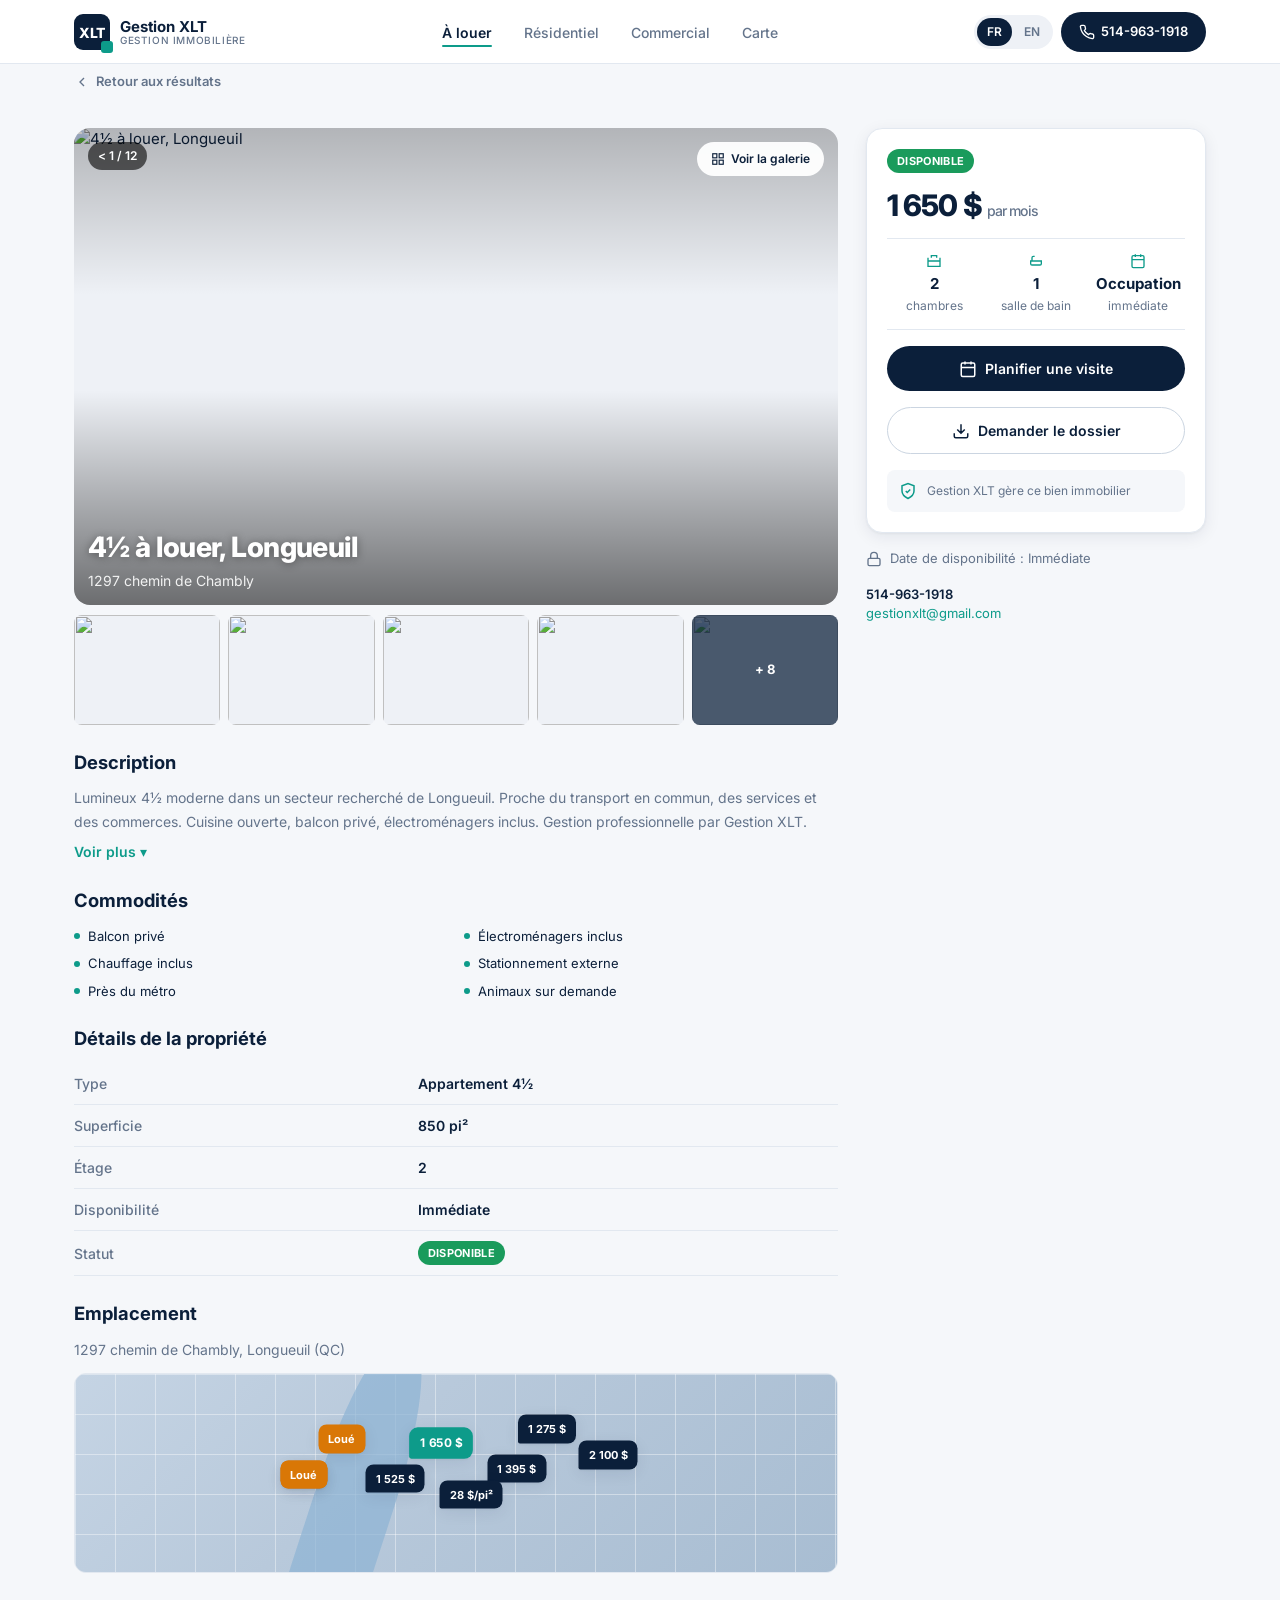
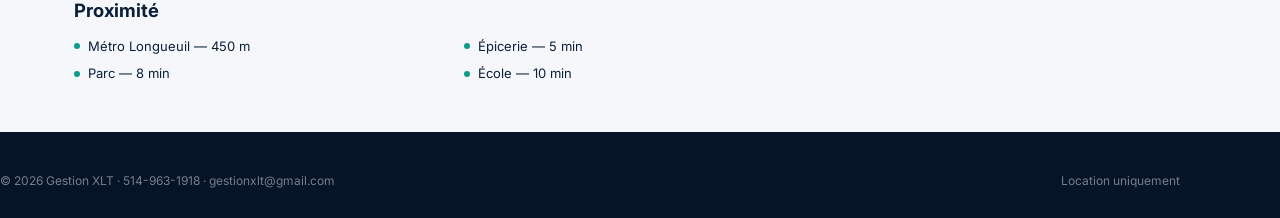
==== detail.html @ c72d9c29 "Replace outdated demo with approved Centris-style Gestion XLT preview Home, listings, detail, and ma" ====
<!DOCTYPE html>
<html lang="fr">
<head>
  <meta charset="UTF-8" />
  <meta name="viewport" content="width=device-width, initial-scale=1" />
  <title>4½ à louer, Longueuil — Gestion XLT</title>
  <link rel="preconnect" href="https://fonts.googleapis.com" />
  <link rel="preconnect" href="https://fonts.gstatic.com" crossorigin />
  <link href="https://fonts.googleapis.com/css2?family=Inter:wght@400;500;600;700;800&display=swap" rel="stylesheet" />
  <link rel="stylesheet" href="styles.css" />
</head>
<body class="has-bottom-nav">

<header class="site-header">
    <div class="container header-inner">
      <a href="index.html" class="logo" aria-label="Gestion XLT">
        <div class="logo-mark"><span>XLT</span></div>
        <div class="logo-text"><strong>Gestion XLT</strong><small data-fr>Gestion immobilière</small><small data-en>Property management</small></div>
      </a>
      <nav class="nav-desktop" aria-label="Principal">
        <a href="listings.html" class="active" data-fr>À louer</a><a href="listings.html" class="active" data-en>For rent</a>
        <a href="listings.html?type=residential" data-fr>Résidentiel</a><a href="listings.html?type=residential" data-en>Residential</a>
        <a href="listings.html?type=commercial" data-fr>Commercial</a><a href="listings.html?type=commercial" data-en>Commercial</a>
        <a href="map.html" data-fr>Carte</a><a href="map.html" data-en>Map</a>
      </nav>
      <div class="header-actions">
        <div class="lang-toggle" role="group" aria-label="Language">
          <button type="button" class="active" data-lang="fr">FR</button>
          <button type="button" data-lang="en">EN</button>
        </div>
        <a href="tel:5149631918" class="btn-cta" style="gap:6px;">
          <svg viewBox="0 0 24 24" fill="none" stroke="currentColor" stroke-width="2"><path d="M22 16.9v3a2 2 0 0 1-2.2 2 19.8 19.8 0 0 1-8.6-3.1 19.5 19.5 0 0 1-6-6 19.8 19.8 0 0 1-3.1-8.7A2 2 0 0 1 4.1 2h3a2 2 0 0 1 2 1.7c.1.9.3 1.8.6 2.6a2 2 0 0 1-.5 2.1L8.1 9.9a16 16 0 0 0 6 6l1.5-1.1a2 2 0 0 1 2.1-.4c.8.3 1.7.5 2.6.6a2 2 0 0 1 1.7 2z"/></svg>
          514-963-1918
        </a>
        <button type="button" class="menu-btn" id="menuBtn" aria-label="Menu">
          <svg viewBox="0 0 24 24" fill="none" stroke="currentColor" stroke-width="2"><path d="M4 6h16M4 12h16M4 18h16"/></svg>
        </button>
      </div>
    </div>
  </header>
  <nav class="mobile-nav" id="mobileNav">
    <a href="listings.html" data-fr>Retour aux résultats</a><a href="listings.html" data-en>Back to results</a>
    <a href="map.html" data-fr>Carte</a><a href="map.html" data-en>Map</a>
    <a href="tel:5149631918">514-963-1918</a>
  </nav>

  <main class="container">
    <a href="listings.html" class="back-link">
      <svg viewBox="0 0 24 24" fill="none" stroke="currentColor" stroke-width="2"><path d="M15 18l-6-6 6-6"/></svg>
      <span data-fr>Retour aux résultats</span><span data-en>Back to results</span>
    </a>

    <div class="detail-layout">
      <div>
        <div class="gallery-main">
          <img src="https://images.unsplash.com/photo-1502672260266-1c1ef2d93688?auto=format&fit=crop&w=1400&q=80" alt="Salon 4½ Longueuil" id="mainPhoto" />
          <div class="gallery-overlay">
            <div class="gallery-top">
              <span class="gallery-count">&lt; 1 / 12</span>
              <button type="button" class="gallery-btn">
                <svg viewBox="0 0 24 24" fill="none" stroke="currentColor" stroke-width="2"><rect x="3" y="3" width="7" height="7"/><rect x="14" y="3" width="7" height="7"/><rect x="3" y="14" width="7" height="7"/><rect x="14" y="14" width="7" height="7"/></svg>
                <span data-fr>Voir la galerie</span><span data-en>View gallery</span>
              </button>
            </div>
            <div class="gallery-title">
              <h1 data-fr>4½ à louer, Longueuil</h1>
              <h1 data-en>4½ for rent, Longueuil</h1>
              <p>1297 chemin de Chambly</p>
            </div>
          </div>
        </div>
        <div class="thumbs">
          <button type="button" data-src="https://images.unsplash.com/photo-1502672260266-1c1ef2d93688?auto=format&fit=crop&w=1400&q=80"><img src="https://images.unsplash.com/photo-1502672260266-1c1ef2d93688?auto=format&fit=crop&w=300&q=70" alt="" /></button>
          <button type="button" data-src="https://images.unsplash.com/photo-1556912173-46c336c7fd55?auto=format&fit=crop&w=1400&q=80"><img src="https://images.unsplash.com/photo-1556912173-46c336c7fd55?auto=format&fit=crop&w=300&q=70" alt="" /></button>
          <button type="button" data-src="https://images.unsplash.com/photo-1616594039964-ae9021a400a0?auto=format&fit=crop&w=1400&q=80"><img src="https://images.unsplash.com/photo-1616594039964-ae9021a400a0?auto=format&fit=crop&w=300&q=70" alt="" /></button>
          <button type="button" data-src="https://images.unsplash.com/photo-1484154218962-a197022b5858?auto=format&fit=crop&w=1400&q=80"><img src="https://images.unsplash.com/photo-1484154218962-a197022b5858?auto=format&fit=crop&w=300&q=70" alt="" /></button>
          <a href="#" class="more-thumbs">
            <img src="https://images.unsplash.com/photo-1552321554-5fefe8c9ef14?auto=format&fit=crop&w=300&q=70" alt="" />
            <span class="more-overlay">+ 7</span>
          </a>
        </div>

        <div class="detail-content">
          <h2 data-fr>Description</h2>
          <h2 data-en>Description</h2>
          <p data-fr>Lumineux 4½ moderne dans un secteur recherché de Longueuil. Proche du transport en commun, des services et des commerces. Cuisine ouverte, balcon privé, électroménagers inclus. Gestion professionnelle par Gestion XLT.</p>
          <p data-en>Bright modern 4½ in a sought-after Longueuil neighbourhood. Close to transit, services and shops. Open kitchen, private balcony, appliances included. Professionally managed by Gestion XLT.</p>
          <a href="#amenities" class="link-more"><span data-fr>Voir plus</span><span data-en>See more</span> ▾</a>

          <h2 id="amenities" data-fr>Commodités</h2>
          <h2 data-en>Amenities</h2>
          <ul class="amenity-list">
            <li data-fr>Balcon privé</li><li data-en>Private balcony</li>
            <li data-fr>Électroménagers inclus</li><li data-en>Appliances included</li>
            <li data-fr>Chauffage inclus</li><li data-en>Heating included</li>
            <li data-fr>Stationnement externe</li><li data-en>Outdoor parking</li>
            <li data-fr>Près du métro</li><li data-en>Near metro</li>
            <li data-fr>Animaux sur demande</li><li data-en>Pets on request</li>
          </ul>

          <h2 data-fr>Détails de la propriété</h2>
          <h2 data-en>Property details</h2>
          <table class="detail-table">
            <tr><th data-fr>Type</th><th data-en>Type</th><td data-fr>Appartement 4½</td><td data-en>4½ apartment</td></tr>
            <tr><th data-fr>Superficie</th><th data-en>Area</th><td>850 pi²</td></tr>
            <tr><th data-fr>Étage</th><th data-en>Floor</th><td>2</td></tr>
            <tr><th data-fr>Disponibilité</th><th data-en>Availability</th><td data-fr>Immédiate</td><td data-en>Immediate</td></tr>
            <tr><th data-fr>Statut</th><th data-en>Status</th><td><span class="pill pill-available" data-fr>Disponible</span><span class="pill pill-available" data-en>Available</span></td></tr>
          </table>

          <h2 data-fr>Emplacement</h2>
          <h2 data-en>Location</h2>
          <p style="margin-bottom:12px;">1297 chemin de Chambly, Longueuil (QC)</p>
          <div style="border-radius:12px;overflow:hidden;height:200px;background:#dce5ef;position:relative;border:1px solid var(--border);">
            <div class="fake-map" style="height:100%;">
              <div class="map-pin active" style="top:48%;left:52%;">1 650 $</div>
              <div class="river" style="width:80px;height:200%;top:-20%;left:30%;transform:rotate(18deg);"></div>
            </div>
          </div>
          <h2 data-fr>Proximité</h2>
          <h2 data-en>Nearby</h2>
          <ul class="amenity-list">
            <li data-fr>Métro Longueuil — 450 m</li><li data-en>Longueuil metro — 450 m</li>
            <li data-fr>Épicerie — 5 min</li><li data-en>Grocery — 5 min</li>
            <li data-fr>Parc — 8 min</li><li data-en>Park — 8 min</li>
            <li data-fr>École — 10 min</li><li data-en>School — 10 min</li>
          </ul>
        </div>
      </div>

      <aside>
        <div class="sidebar-card">
          <span class="pill pill-available" style="align-self:flex-start;">
            <svg viewBox="0 0 24 24" width="12" height="12" fill="none" stroke="currentColor" stroke-width="3" style="display:inline;vertical-align:-1px;"><path d="M5 13l4 4L19 7"/></svg>
            <span data-fr>Disponible</span><span data-en>Available</span>
          </span>
          <div class="sidebar-price">1 650 $ <span data-fr>par mois</span><span data-en>per month</span></div>
          <div class="sidebar-specs">
            <div>
              <svg viewBox="0 0 24 24" fill="none" stroke="currentColor" stroke-width="2"><path d="M3 7v13h18V7M3 12h18M8 7V4h8v3"/></svg>
              <strong>2</strong>
              <span data-fr>chambres</span><span data-en>bedrooms</span>
            </div>
            <div>
              <svg viewBox="0 0 24 24" fill="none" stroke="currentColor" stroke-width="2"><path d="M4 12h16v4a2 2 0 0 1-2 2H6a2 2 0 0 1-2-2v-4zM6 12V7a2 2 0 0 1 2-2h2"/></svg>
              <strong>1</strong>
              <span data-fr>salle de bain</span><span data-en>bathroom</span>
            </div>
            <div>
              <svg viewBox="0 0 24 24" fill="none" stroke="currentColor" stroke-width="2"><rect x="3" y="4" width="18" height="18" rx="2"/><path d="M16 2v4M8 2v4M3 10h18"/></svg>
              <strong data-fr>Occupation</strong><strong data-en>Move-in</strong>
              <span data-fr>immédiate</span><span data-en>immediate</span>
            </div>
          </div>
          <a href="mailto:gestionxlt@gmail.com?subject=Visite%20-%201297%20chemin%20de%20Chambly" class="btn btn-primary btn-block">
            <svg viewBox="0 0 24 24" fill="none" stroke="currentColor" stroke-width="2"><rect x="3" y="4" width="18" height="18" rx="2"/><path d="M16 2v4M8 2v4M3 10h18"/></svg>
            <span data-fr>Planifier une visite</span><span data-en>Book a visit</span>
          </a>
          <a href="mailto:gestionxlt@gmail.com?subject=Dossier%20-%201297%20chemin%20de%20Chambly" class="btn btn-outline btn-block">
            <svg viewBox="0 0 24 24" fill="none" stroke="currentColor" stroke-width="2"><path d="M21 15v4a2 2 0 0 1-2 2H5a2 2 0 0 1-2-2v-4M7 10l5 5 5-5M12 15V3"/></svg>
            <span data-fr>Demander le dossier</span><span data-en>Request application</span>
          </a>
          <div class="trust-row">
            <svg viewBox="0 0 24 24" fill="none" stroke="currentColor" stroke-width="2"><path d="M12 22s8-4 8-10V5l-8-3-8 3v7c0 6 8 10 8 10z"/><path d="m9 12 2 2 4-4"/></svg>
            <span data-fr>Gestion XLT gère ce bien immobilier</span>
            <span data-en>Gestion XLT manages this property</span>
          </div>
        </div>
        <div class="avail-note mt-4">
          <svg viewBox="0 0 24 24" fill="none" stroke="currentColor" stroke-width="2"><rect x="3" y="11" width="18" height="11" rx="2"/><path d="M7 11V7a5 5 0 0 1 10 0v4"/></svg>
          <span data-fr>Date de disponibilité : Immédiate</span>
          <span data-en>Available: Immediate</span>
        </div>
        <p class="mt-4" style="font-size:13px;color:var(--text-muted);">
          <a href="tel:5149631918" style="font-weight:600;color:var(--navy);">514-963-1918</a><br />
          <a href="mailto:gestionxlt@gmail.com" style="color:var(--teal);">gestionxlt@gmail.com</a>
        </p>
      </aside>
    </div>
  </main>

  <footer class="site-footer">
    <div class="container footer-bottom" style="border:0;margin:0;padding:0;">
      <span>© 2026 Gestion XLT · 514-963-1918 · gestionxlt@gmail.com</span>
      <span data-fr>Location uniquement</span><span data-en>Rentals only</span>
    </div>
  </footer>

  <nav class="bottom-nav" aria-label="Mobile">
    <a href="listings.html">
      <svg viewBox="0 0 24 24" fill="none" stroke="currentColor" stroke-width="2"><path d="M3 10.5 12 3l9 7.5V20a1 1 0 0 1-1 1H4a1 1 0 0 1-1-1v-9.5z"/></svg>
      <span data-fr>Propriétés</span><span data-en>Listings</span>
    </a>
    <a href="map.html">
      <svg viewBox="0 0 24 24" fill="none" stroke="currentColor" stroke-width="2"><path d="M12 21s7-4.5 7-11a7 7 0 1 0-14 0c0 6.5 7 11 7 11z"/><circle cx="12" cy="10" r="2.5"/></svg>
      <span data-fr>Carte</span><span data-en>Map</span>
    </a>
    <a href="mailto:gestionxlt@gmail.com">
      <svg viewBox="0 0 24 24" fill="none" stroke="currentColor" stroke-width="2"><path d="M4 4h16v16H4z"/><path d="m4 7 8 6 8-6"/></svg>
      <span>Contact</span>
    </a>
  </nav>
  <script src="app.js"></script>
  <script>
    document.querySelectorAll('.thumbs button[data-src]').forEach(function(btn){
      btn.addEventListener('click', function(){
        document.getElementById('mainPhoto').src = btn.getAttribute('data-src');
      });
    });
  </script>
</body>
</html>
---- styles.css ----
/* Gestion XLT — rental portal design system (Centris-style preview) */

:root {
  --navy: #0b1f3a;
  --navy-deep: #061428;
  --navy-mid: #143056;
  --teal: #0d9b8a;
  --teal-dark: #0a7d6f;
  --teal-soft: #e6f7f5;
  --green: #1a9b5c;
  --green-bg: #e8f8ef;
  --orange: #d97706;
  --orange-bg: #fef3e2;
  --white: #ffffff;
  --bg: #f5f7fa;
  --bg-soft: #eef1f6;
  --border: #e2e8f0;
  --border-strong: #cbd5e1;
  --text: #0b1f3a;
  --text-muted: #64748b;
  --text-light: #94a3b8;
  --shadow-sm: 0 1px 3px rgba(11,31,58,.06), 0 1px 2px rgba(11,31,58,.04);
  --shadow: 0 4px 16px rgba(11,31,58,.08), 0 1px 3px rgba(11,31,58,.05);
  --shadow-lg: 0 12px 40px rgba(11,31,58,.12);
  --radius: 12px;
  --radius-sm: 8px;
  --radius-pill: 999px;
  --font: "Inter", "Segoe UI", system-ui, -apple-system, sans-serif;
  --header-h: 64px;
  --max: 1180px;
  --transition: .2s ease;
}

*, *::before, *::after { box-sizing: border-box; margin: 0; padding: 0; }

html { scroll-behavior: smooth; -webkit-text-size-adjust: 100%; }

body {
  font-family: var(--font);
  color: var(--text);
  background: var(--bg);
  line-height: 1.5;
  font-size: 15px;
  min-height: 100vh;
}

img { max-width: 100%; display: block; }
a { color: inherit; text-decoration: none; }
button, input, select { font: inherit; color: inherit; }
ul { list-style: none; }
button { cursor: pointer; border: none; background: none; }

.container { width: 100%; max-width: var(--max); margin: 0 auto; padding: 0 16px; }
@media (min-width: 768px) { .container { padding: 0 24px; } }

/* Optional subtle preview badge (unused by default) */
.preview-badge {
  position: fixed;
  bottom: 12px;
  left: 12px;
  z-index: 9999;
  background: rgba(11,31,58,.55);
  color: #fff;
  font-size: 10px;
  font-weight: 500;
  letter-spacing: .03em;
  padding: 4px 10px;
  border-radius: var(--radius-pill);
  pointer-events: none;
  backdrop-filter: blur(4px);
  display: none;
}
@media (min-width: 768px) {
  .preview-badge { bottom: 16px; left: 16px; font-size: 11px; }
}

/* —— Header —— */
.site-header {
  position: sticky;
  top: 0;
  z-index: 100;
  background: rgba(255,255,255,.96);
  backdrop-filter: blur(10px);
  border-bottom: 1px solid var(--border);
  height: var(--header-h);
}
.header-inner {
  display: flex;
  align-items: center;
  justify-content: space-between;
  height: var(--header-h);
  gap: 12px;
}
.logo {
  display: flex;
  align-items: center;
  gap: 10px;
  flex-shrink: 0;
}
.logo-mark {
  width: 36px;
  height: 36px;
  background: var(--navy);
  border-radius: 9px;
  display: grid;
  place-items: center;
  position: relative;
}
.logo-mark span {
  color: #fff;
  font-weight: 800;
  font-size: 14px;
  letter-spacing: -.02em;
}
.logo-mark::after {
  content: "";
  position: absolute;
  right: -3px;
  bottom: -3px;
  width: 12px;
  height: 12px;
  background: var(--teal);
  border-radius: 3px;
}
.logo-text { display: flex; flex-direction: column; line-height: 1.15; }
.logo-text strong { font-size: 15px; font-weight: 700; color: var(--navy); letter-spacing: -.01em; }
.logo-text small { font-size: 10px; color: var(--text-muted); font-weight: 500; letter-spacing: .06em; text-transform: uppercase; }

.nav-desktop { display: none; align-items: center; gap: 4px; }
.nav-desktop a {
  padding: 8px 14px;
  font-size: 14px;
  font-weight: 500;
  color: var(--text-muted);
  border-radius: var(--radius-sm);
  transition: color var(--transition), background var(--transition);
  position: relative;
}
.nav-desktop a:hover { color: var(--navy); background: var(--bg-soft); }
.nav-desktop a.active { color: var(--navy); font-weight: 600; }
.nav-desktop a.active::after {
  content: "";
  position: absolute;
  left: 14px; right: 14px; bottom: 4px;
  height: 2px;
  background: var(--teal);
  border-radius: 2px;
}

.header-actions { display: flex; align-items: center; gap: 8px; }
.lang-toggle {
  display: flex;
  align-items: center;
  gap: 2px;
  background: var(--bg-soft);
  border-radius: var(--radius-pill);
  padding: 3px;
  font-size: 12px;
  font-weight: 600;
}
.lang-toggle button {
  padding: 5px 10px;
  border-radius: var(--radius-pill);
  color: var(--text-muted);
  transition: all var(--transition);
}
.lang-toggle button.active {
  background: var(--navy);
  color: #fff;
}
.btn-cta {
  display: none;
  align-items: center;
  gap: 8px;
  background: var(--navy);
  color: #fff;
  padding: 10px 18px;
  border-radius: var(--radius-pill);
  font-size: 13px;
  font-weight: 600;
  transition: background var(--transition), transform var(--transition);
}
.btn-cta:hover { background: var(--navy-mid); }
.btn-cta svg { width: 16px; height: 16px; }

.menu-btn {
  width: 40px; height: 40px;
  display: grid; place-items: center;
  border-radius: var(--radius-sm);
  color: var(--navy);
}
.menu-btn:hover { background: var(--bg-soft); }
.menu-btn svg { width: 22px; height: 22px; }

@media (min-width: 900px) {
  .nav-desktop { display: flex; }
  .btn-cta { display: inline-flex; }
  .menu-btn { display: none; }
}

/* Mobile drawer */
.mobile-nav {
  display: none;
  position: fixed;
  inset: var(--header-h) 0 0 0;
  background: #fff;
  z-index: 99;
  padding: 20px 16px;
  flex-direction: column;
  gap: 4px;
  overflow-y: auto;
}
.mobile-nav.open { display: flex; }
.mobile-nav a {
  padding: 14px 16px;
  font-size: 16px;
  font-weight: 500;
  color: var(--navy);
  border-radius: var(--radius-sm);
}
.mobile-nav a:hover, .mobile-nav a.active { background: var(--teal-soft); color: var(--teal-dark); }
.mobile-nav .btn-cta {
  display: inline-flex;
  justify-content: center;
  margin-top: 12px;
  width: 100%;
}

/* —— Buttons —— */
.btn {
  display: inline-flex;
  align-items: center;
  justify-content: center;
  gap: 8px;
  padding: 12px 20px;
  border-radius: var(--radius-pill);
  font-weight: 600;
  font-size: 14px;
  transition: all var(--transition);
  white-space: nowrap;
}
.btn svg { width: 18px; height: 18px; flex-shrink: 0; }
.btn-primary { background: var(--navy); color: #fff; }
.btn-primary:hover { background: var(--navy-mid); }
.btn-teal { background: var(--teal); color: #fff; }
.btn-teal:hover { background: var(--teal-dark); }
.btn-outline {
  background: #fff;
  color: var(--navy);
  border: 1.5px solid var(--border-strong);
}
.btn-outline:hover { border-color: var(--navy); background: var(--bg-soft); }
.btn-block { width: 100%; }
.btn-sm { padding: 8px 14px; font-size: 13px; }

/* —— Status pills —— */
.pill {
  display: inline-flex;
  align-items: center;
  gap: 5px;
  padding: 4px 10px;
  border-radius: var(--radius-pill);
  font-size: 11px;
  font-weight: 700;
  letter-spacing: .03em;
  text-transform: uppercase;
}
.pill-available { background: var(--green); color: #fff; }
.pill-rented { background: var(--orange); color: #fff; }
.pill-dot {
  display: inline-flex;
  align-items: center;
  gap: 6px;
  font-size: 13px;
  font-weight: 500;
  color: var(--text-muted);
}
.pill-dot::before {
  content: "";
  width: 8px; height: 8px;
  border-radius: 50%;
  background: currentColor;
}
.pill-dot.available { color: var(--green); }
.pill-dot.rented { color: var(--orange); }

/* —— Hero (index) —— */
.hero {
  position: relative;
  min-height: 420px;
  display: flex;
  align-items: flex-end;
  background: var(--navy-deep) center/cover no-repeat;
  color: #fff;
  overflow: hidden;
}
.hero::before {
  content: "";
  position: absolute;
  inset: 0;
  background: linear-gradient(180deg, rgba(6,20,40,.35) 0%, rgba(6,20,40,.55) 45%, rgba(6,20,40,.78) 100%);
}
.hero-content {
  position: relative;
  z-index: 1;
  width: 100%;
  padding: 48px 0 100px;
}
.hero h1 {
  font-size: clamp(1.75rem, 5vw, 2.75rem);
  font-weight: 800;
  letter-spacing: -.03em;
  line-height: 1.15;
  max-width: 14ch;
  margin-bottom: 10px;
}
.hero p {
  font-size: clamp(14px, 2vw, 17px);
  color: rgba(255,255,255,.85);
  max-width: 36ch;
  font-weight: 400;
}
@media (min-width: 768px) {
  .hero { min-height: 520px; align-items: center; }
  .hero-content { padding: 80px 0 140px; }
}

/* —— Search widget —— */
.search-widget {
  position: relative;
  z-index: 2;
  margin-top: -72px;
  margin-bottom: 32px;
}
.search-card {
  background: #fff;
  border-radius: 16px;
  box-shadow: var(--shadow-lg);
  padding: 16px;
}
.search-tabs {
  display: flex;
  gap: 8px;
  margin-bottom: 14px;
  flex-wrap: wrap;
}
.search-tab {
  display: inline-flex;
  align-items: center;
  gap: 7px;
  padding: 8px 14px;
  border-radius: var(--radius-pill);
  font-size: 13px;
  font-weight: 600;
  border: 1.5px solid var(--border);
  color: var(--navy);
  background: #fff;
  transition: all var(--transition);
}
.search-tab svg { width: 16px; height: 16px; }
.search-tab.active {
  background: var(--teal);
  border-color: var(--teal);
  color: #fff;
}
.search-fields {
  display: flex;
  flex-direction: column;
  gap: 10px;
}
.search-field {
  display: flex;
  align-items: center;
  gap: 10px;
  padding: 12px 14px;
  background: var(--bg);
  border-radius: var(--radius);
  border: 1px solid transparent;
  transition: border-color var(--transition);
}
.search-field:focus-within { border-color: var(--teal); background: #fff; }
.search-field svg { width: 18px; height: 18px; color: var(--teal); flex-shrink: 0; }
.search-field > div { flex: 1; min-width: 0; }
.search-field label {
  display: block;
  font-size: 11px;
  font-weight: 600;
  color: var(--text-muted);
  text-transform: uppercase;
  letter-spacing: .04em;
  margin-bottom: 2px;
}
.search-field select, .search-field input {
  width: 100%;
  border: none;
  background: transparent;
  font-size: 14px;
  font-weight: 500;
  color: var(--navy);
  outline: none;
  appearance: none;
  cursor: pointer;
}
.search-submit { width: 100%; margin-top: 4px; padding: 14px; }

@media (min-width: 768px) {
  .search-widget { margin-top: -56px; margin-bottom: 40px; }
  .search-card { padding: 20px 22px; }
  .search-fields {
    flex-direction: row;
    align-items: stretch;
    gap: 0;
  }
  .search-field {
    flex: 1;
    border-radius: 0;
    background: transparent;
    border: none;
    border-right: 1px solid var(--border);
    padding: 8px 16px;
  }
  .search-field:first-child { padding-left: 4px; }
  .search-field:focus-within { background: transparent; border-color: transparent; }
  .search-submit {
    width: auto;
    margin-top: 0;
    margin-left: 12px;
    padding: 0 28px;
    flex-shrink: 0;
    align-self: stretch;
  }
}

/* —— Category cards —— */
.section { padding: 24px 0 48px; }
.section-title {
  font-size: 1.35rem;
  font-weight: 700;
  color: var(--navy);
  margin-bottom: 6px;
  letter-spacing: -.02em;
}
.section-sub { color: var(--text-muted); margin-bottom: 20px; font-size: 14px; }

.cat-grid {
  display: grid;
  grid-template-columns: 1fr;
  gap: 12px;
}
@media (min-width: 560px) { .cat-grid { grid-template-columns: 1fr 1fr; } }
@media (min-width: 900px) { .cat-grid { grid-template-columns: repeat(4, 1fr); gap: 16px; } }

.cat-card {
  background: #fff;
  border-radius: var(--radius);
  padding: 20px;
  box-shadow: var(--shadow-sm);
  border: 1px solid var(--border);
  display: flex;
  flex-direction: column;
  gap: 10px;
  transition: box-shadow var(--transition), transform var(--transition);
  min-height: 140px;
}
.cat-card:hover { box-shadow: var(--shadow); transform: translateY(-2px); }
.cat-icon {
  width: 44px; height: 44px;
  border-radius: 10px;
  background: var(--teal-soft);
  color: var(--teal);
  display: grid; place-items: center;
}
.cat-icon svg { width: 22px; height: 22px; }
.cat-card h3 { font-size: 16px; font-weight: 700; color: var(--navy); }
.cat-card p { font-size: 13px; color: var(--text-muted); flex: 1; line-height: 1.45; }
.cat-arrow {
  align-self: flex-end;
  width: 28px; height: 28px;
  border-radius: 50%;
  background: var(--teal-soft);
  color: var(--teal);
  display: grid; place-items: center;
}
.cat-arrow svg { width: 14px; height: 14px; }

/* —— Featured strip on home —— */
.featured-grid {
  display: grid;
  grid-template-columns: 1fr;
  gap: 16px;
}
@media (min-width: 600px) { .featured-grid { grid-template-columns: 1fr 1fr; } }
@media (min-width: 960px) { .featured-grid { grid-template-columns: repeat(3, 1fr); } }

/* —— Property cards —— */
.prop-card {
  background: #fff;
  border-radius: var(--radius);
  overflow: hidden;
  border: 1px solid var(--border);
  box-shadow: var(--shadow-sm);
  transition: box-shadow var(--transition), transform var(--transition);
  display: flex;
  flex-direction: column;
}
.prop-card:hover { box-shadow: var(--shadow); transform: translateY(-2px); }
.prop-media {
  position: relative;
  aspect-ratio: 16 / 11;
  overflow: hidden;
  background: var(--bg-soft);
}
.prop-media img {
  width: 100%; height: 100%;
  object-fit: cover;
  transition: transform .35s ease;
}
.prop-card:hover .prop-media img { transform: scale(1.04); }
.prop-media .pill { position: absolute; top: 10px; left: 10px; z-index: 1; }
.prop-heart {
  position: absolute;
  top: 10px; right: 10px;
  width: 34px; height: 34px;
  border-radius: 50%;
  background: rgba(255,255,255,.92);
  display: grid; place-items: center;
  color: var(--navy);
  box-shadow: var(--shadow-sm);
  z-index: 1;
  transition: color var(--transition);
}
.prop-heart:hover { color: #e11d48; }
.prop-heart svg { width: 16px; height: 16px; }
.prop-count {
  position: absolute;
  bottom: 10px; right: 10px;
  background: rgba(0,0,0,.65);
  color: #fff;
  font-size: 11px;
  font-weight: 600;
  padding: 3px 8px;
  border-radius: var(--radius-pill);
}
.prop-body { padding: 14px 16px 16px; display: flex; flex-direction: column; gap: 6px; flex: 1; }
.prop-price {
  font-size: 1.2rem;
  font-weight: 800;
  color: var(--navy);
  letter-spacing: -.02em;
}
.prop-price span { font-size: 13px; font-weight: 500; color: var(--text-muted); }
.prop-addr { font-size: 13px; color: var(--text-muted); line-height: 1.35; }
.prop-specs {
  display: flex;
  flex-wrap: wrap;
  gap: 10px 14px;
  font-size: 13px;
  color: var(--text-muted);
  margin-top: 4px;
}
.prop-specs span { display: inline-flex; align-items: center; gap: 5px; }
.prop-specs svg { width: 15px; height: 15px; opacity: .7; }
.prop-foot {
  display: flex;
  align-items: center;
  justify-content: space-between;
  margin-top: 10px;
  padding-top: 10px;
  border-top: 1px solid var(--border);
  font-size: 12px;
  font-weight: 600;
  color: var(--text-muted);
}
.prop-type { display: inline-flex; align-items: center; gap: 6px; }
.prop-type svg { width: 14px; height: 14px; }

/* Horizontal / compact card for map & mobile list */
.prop-card-h {
  display: flex;
  flex-direction: row;
  background: #fff;
  border: 1px solid var(--border);
  border-radius: var(--radius);
  overflow: hidden;
  box-shadow: var(--shadow-sm);
  transition: box-shadow var(--transition);
}
.prop-card-h:hover { box-shadow: var(--shadow); }
.prop-card-h .prop-media {
  width: 130px;
  flex-shrink: 0;
  aspect-ratio: auto;
  min-height: 110px;
}
@media (min-width: 480px) {
  .prop-card-h .prop-media { width: 160px; min-height: 120px; }
}
.prop-card-h .prop-body { padding: 12px 14px; gap: 4px; }
.prop-card-h .prop-price { font-size: 1.05rem; }
.prop-card-h .prop-foot { margin-top: 6px; padding-top: 8px; }

/* —— Listings page —— */
.page-toolbar {
  background: #fff;
  border-bottom: 1px solid var(--border);
  padding: 16px 0 12px;
  position: sticky;
  top: var(--header-h);
  z-index: 50;
}
.filter-search {
  background: #fff;
  border: 1px solid var(--border);
  border-radius: var(--radius);
  box-shadow: var(--shadow-sm);
  padding: 8px;
  display: flex;
  flex-direction: column;
  gap: 8px;
  margin-bottom: 12px;
}
@media (min-width: 800px) {
  .filter-search {
    flex-direction: row;
    align-items: stretch;
    gap: 0;
    padding: 6px 6px 6px 8px;
  }
  .filter-search .search-field {
    flex: 1;
    border-right: 1px solid var(--border);
    background: transparent;
    padding: 8px 12px;
  }
  .filter-search .btn { margin-left: 8px; flex-shrink: 0; align-self: stretch; padding: 0 22px; }
}
.chip-row {
  display: flex;
  align-items: center;
  gap: 8px;
  flex-wrap: wrap;
}
.chip {
  padding: 7px 14px;
  border-radius: var(--radius-pill);
  font-size: 13px;
  font-weight: 600;
  border: 1.5px solid var(--border);
  background: #fff;
  color: var(--text-muted);
  transition: all var(--transition);
  white-space: nowrap;
}
.chip:hover { border-color: var(--navy); color: var(--navy); }
.chip.active { background: var(--navy); border-color: var(--navy); color: #fff; }
.view-toggle {
  display: flex;
  margin-left: auto;
  background: var(--bg-soft);
  border-radius: var(--radius-sm);
  padding: 3px;
  gap: 2px;
}
.view-toggle a, .view-toggle button {
  display: inline-flex;
  align-items: center;
  gap: 6px;
  padding: 7px 12px;
  border-radius: 6px;
  font-size: 13px;
  font-weight: 600;
  color: var(--text-muted);
  transition: all var(--transition);
}
.view-toggle a.active, .view-toggle button.active {
  background: #fff;
  color: var(--navy);
  box-shadow: var(--shadow-sm);
}
.view-toggle svg { width: 15px; height: 15px; }
@media (max-width: 599px) {
  .view-toggle span { display: none; }
  .view-toggle a, .view-toggle button { padding: 8px 10px; }
}

.results-meta {
  display: flex;
  align-items: center;
  justify-content: space-between;
  gap: 12px;
  padding: 16px 0 12px;
  flex-wrap: wrap;
}
.results-meta strong { font-size: 14px; color: var(--navy); }
.sort-select {
  font-size: 13px;
  color: var(--text-muted);
  border: 1px solid var(--border);
  background: #fff;
  padding: 7px 12px;
  border-radius: var(--radius-sm);
}

.listings-grid {
  display: grid;
  grid-template-columns: 1fr;
  gap: 16px;
  padding-bottom: 48px;
}
@media (min-width: 600px) { .listings-grid { grid-template-columns: 1fr 1fr; } }
@media (min-width: 960px) { .listings-grid { grid-template-columns: repeat(3, 1fr); gap: 20px; } }
@media (min-width: 1100px) { .listings-grid { grid-template-columns: repeat(4, 1fr); } }

/* Status tabs (mobile-friendly) */
.status-tabs {
  display: flex;
  gap: 0;
  border-bottom: 1px solid var(--border);
  margin-bottom: 4px;
  overflow-x: auto;
  -webkit-overflow-scrolling: touch;
}
.status-tabs button {
  padding: 10px 16px;
  font-size: 13px;
  font-weight: 600;
  color: var(--text-muted);
  border-bottom: 2px solid transparent;
  white-space: nowrap;
  margin-bottom: -1px;
}
.status-tabs button.active {
  color: var(--navy);
  border-bottom-color: var(--teal);
}

/* —— Detail page —— */
.detail-layout {
  display: grid;
  gap: 20px;
  padding: 16px 0 48px;
}
@media (min-width: 900px) {
  .detail-layout {
    grid-template-columns: 1fr 340px;
    gap: 28px;
    align-items: start;
    padding-top: 24px;
  }
}
.gallery-main {
  position: relative;
  border-radius: 16px;
  overflow: hidden;
  aspect-ratio: 16 / 10;
  background: var(--bg-soft);
}
.gallery-main img { width: 100%; height: 100%; object-fit: cover; }
.gallery-overlay {
  position: absolute;
  inset: 0;
  display: flex;
  flex-direction: column;
  justify-content: space-between;
  padding: 14px;
  background: linear-gradient(180deg, rgba(0,0,0,.25) 0%, transparent 35%, transparent 55%, rgba(0,0,0,.55) 100%);
  pointer-events: none;
}
.gallery-overlay > * { pointer-events: auto; }
.gallery-top { display: flex; justify-content: space-between; align-items: flex-start; }
.gallery-count {
  background: rgba(0,0,0,.6);
  color: #fff;
  font-size: 12px;
  font-weight: 600;
  padding: 5px 10px;
  border-radius: var(--radius-pill);
}
.gallery-btn {
  background: rgba(255,255,255,.95);
  color: var(--navy);
  font-size: 12px;
  font-weight: 600;
  padding: 8px 14px;
  border-radius: var(--radius-pill);
  display: inline-flex;
  align-items: center;
  gap: 6px;
}
.gallery-btn svg { width: 14px; height: 14px; }
.gallery-title {
  color: #fff;
}
.gallery-title h1 {
  font-size: clamp(1.25rem, 3vw, 1.75rem);
  font-weight: 800;
  letter-spacing: -.02em;
  text-shadow: 0 1px 8px rgba(0,0,0,.4);
}
.gallery-title p {
  font-size: 14px;
  opacity: .9;
  margin-top: 2px;
}
.thumbs {
  display: grid;
  grid-template-columns: repeat(5, 1fr);
  gap: 8px;
  margin-top: 10px;
}
.thumbs button, .thumbs a {
  position: relative;
  border-radius: var(--radius-sm);
  overflow: hidden;
  aspect-ratio: 4 / 3;
  background: var(--bg-soft);
}
.thumbs img { width: 100%; height: 100%; object-fit: cover; }
.thumbs .more-overlay {
  position: absolute;
  inset: 0;
  background: rgba(11,31,58,.72);
  color: #fff;
  display: grid;
  place-items: center;
  font-size: 13px;
  font-weight: 700;
}

.sidebar-card {
  background: #fff;
  border-radius: 16px;
  border: 1px solid var(--border);
  box-shadow: var(--shadow);
  padding: 20px;
  display: flex;
  flex-direction: column;
  gap: 16px;
}
@media (min-width: 900px) {
  .sidebar-card { position: sticky; top: calc(var(--header-h) + 16px); }
}
.sidebar-price {
  font-size: 1.85rem;
  font-weight: 800;
  color: var(--navy);
  letter-spacing: -.03em;
  line-height: 1.1;
}
.sidebar-price span { font-size: 14px; font-weight: 500; color: var(--text-muted); }
.sidebar-specs {
  display: grid;
  grid-template-columns: repeat(3, 1fr);
  gap: 8px;
  padding: 14px 0;
  border-top: 1px solid var(--border);
  border-bottom: 1px solid var(--border);
  text-align: center;
}
.sidebar-specs div { font-size: 12px; color: var(--text-muted); }
.sidebar-specs strong {
  display: block;
  font-size: 15px;
  color: var(--navy);
  margin-bottom: 2px;
}
.sidebar-specs svg { width: 16px; height: 16px; margin: 0 auto 4px; display: block; color: var(--teal); }
.trust-row {
  display: flex;
  align-items: center;
  gap: 10px;
  background: var(--bg);
  border-radius: var(--radius-sm);
  padding: 12px;
  font-size: 12px;
  color: var(--text-muted);
}
.trust-row svg { width: 18px; height: 18px; color: var(--teal); flex-shrink: 0; }
.avail-note {
  display: flex;
  align-items: center;
  gap: 8px;
  font-size: 13px;
  color: var(--text-muted);
}
.avail-note svg { width: 16px; height: 16px; }

.detail-content { margin-top: 8px; }
.detail-content h2 {
  font-size: 1.15rem;
  font-weight: 700;
  color: var(--navy);
  margin: 24px 0 10px;
}
.detail-content p { color: var(--text-muted); font-size: 14px; line-height: 1.65; }
.link-more { color: var(--teal); font-weight: 600; font-size: 14px; display: inline-flex; align-items: center; gap: 4px; margin-top: 8px; }
.amenity-list {
  display: grid;
  grid-template-columns: 1fr 1fr;
  gap: 8px 16px;
  margin-top: 12px;
}
.amenity-list li {
  display: flex;
  align-items: center;
  gap: 8px;
  font-size: 13px;
  color: var(--text);
}
.amenity-list li::before {
  content: "";
  width: 6px; height: 6px;
  border-radius: 50%;
  background: var(--teal);
  flex-shrink: 0;
}
.detail-table {
  width: 100%;
  border-collapse: collapse;
  font-size: 14px;
  margin-top: 8px;
}
.detail-table th, .detail-table td {
  padding: 10px 0;
  border-bottom: 1px solid var(--border);
  text-align: left;
}
.detail-table th { color: var(--text-muted); font-weight: 500; width: 45%; }
.detail-table td { color: var(--navy); font-weight: 600; }

.back-link {
  display: inline-flex;
  align-items: center;
  gap: 6px;
  font-size: 13px;
  font-weight: 600;
  color: var(--text-muted);
  margin-bottom: 12px;
  padding-top: 8px;
}
.back-link:hover { color: var(--navy); }
.back-link svg { width: 16px; height: 16px; }

/* —— Map split view —— */
.map-page { display: flex; flex-direction: column; height: calc(100vh - var(--header-h)); }
.map-view-bar {
  display: flex;
  align-items: center;
  justify-content: center;
  gap: 4px;
  padding: 10px 16px;
  background: #fff;
  border-bottom: 1px solid var(--border);
}
.map-view-bar a {
  display: inline-flex;
  align-items: center;
  gap: 7px;
  padding: 8px 18px;
  border-radius: var(--radius-pill);
  font-size: 13px;
  font-weight: 600;
  color: var(--text-muted);
}
.map-view-bar a.active {
  background: var(--teal-soft);
  color: var(--teal-dark);
}
.map-view-bar a svg { width: 16px; height: 16px; }

.map-split {
  display: flex;
  flex: 1;
  min-height: 0;
  overflow: hidden;
}
.map-list-panel {
  width: 100%;
  overflow-y: auto;
  background: #fff;
  border-right: 1px solid var(--border);
  display: none;
  flex-direction: column;
}
.map-list-panel.open-mobile { display: flex; }
.map-panel {
  flex: 1;
  position: relative;
  background: #dce5ef;
  display: none;
  min-height: 0;
}
.map-panel.open-mobile { display: block; }

@media (min-width: 900px) {
  .map-list-panel { display: flex; width: 420px; flex-shrink: 0; }
  .map-panel { display: block; }
  .map-view-bar { display: none; } /* desktop shows both; galerie link in header */
}

.map-list-head {
  padding: 16px 16px 12px;
  border-bottom: 1px solid var(--border);
  position: sticky;
  top: 0;
  background: #fff;
  z-index: 2;
}
.map-list-head h2 { font-size: 15px; font-weight: 700; color: var(--navy); }
.map-list-head p { font-size: 13px; color: var(--text-muted); margin-top: 2px; }
.map-list-actions { display: flex; gap: 8px; margin-top: 10px; }
.map-list-body { padding: 12px; display: flex; flex-direction: column; gap: 10px; }
.map-list-foot {
  padding: 12px 16px;
  border-top: 1px solid var(--border);
  display: flex;
  align-items: center;
  justify-content: space-between;
  font-size: 12px;
  color: var(--text-muted);
  margin-top: auto;
}

/* Fake map visuals */
.fake-map {
  width: 100%;
  height: 100%;
  position: relative;
  background:
    linear-gradient(90deg, rgba(255,255,255,.4) 1px, transparent 1px),
    linear-gradient(rgba(255,255,255,.4) 1px, transparent 1px),
    linear-gradient(135deg, #c5d4e4 0%, #b8c9db 40%, #a8bdd2 100%);
  background-size: 40px 40px, 40px 40px, 100% 100%;
  overflow: hidden;
}
.map-search {
  position: absolute;
  top: 14px; left: 14px; right: 14px;
  display: flex;
  gap: 8px;
  z-index: 3;
  max-width: 420px;
}
.map-search input {
  flex: 1;
  background: #fff;
  border: none;
  border-radius: var(--radius-pill);
  padding: 10px 16px;
  font-size: 13px;
  box-shadow: var(--shadow);
  outline: none;
}
.map-tools {
  position: absolute;
  top: 14px; right: 14px;
  display: flex;
  gap: 6px;
  z-index: 3;
}
.map-tools button {
  background: #fff;
  padding: 8px 12px;
  border-radius: var(--radius-sm);
  font-size: 12px;
  font-weight: 600;
  color: var(--navy);
  box-shadow: var(--shadow-sm);
}
.map-zoom {
  position: absolute;
  bottom: 48px; right: 14px;
  display: flex;
  flex-direction: column;
  gap: 4px;
  z-index: 3;
}
.map-zoom button {
  width: 36px; height: 36px;
  background: #fff;
  border-radius: var(--radius-sm);
  box-shadow: var(--shadow-sm);
  font-size: 18px;
  font-weight: 600;
  color: var(--navy);
  display: grid; place-items: center;
}
.map-pin {
  position: absolute;
  transform: translate(-50%, -100%);
  background: var(--navy);
  color: #fff;
  font-size: 11px;
  font-weight: 700;
  padding: 6px 10px;
  border-radius: 8px 8px 8px 2px;
  box-shadow: var(--shadow);
  white-space: nowrap;
  cursor: pointer;
  z-index: 2;
  transition: transform var(--transition);
}
.map-pin:hover, .map-pin.active { transform: translate(-50%, -100%) scale(1.08); background: var(--teal); z-index: 4; }
.map-pin.rented {
  background: var(--orange);
  border-radius: 8px;
}
.map-disclaimer {
  position: absolute;
  bottom: 10px; left: 14px; right: 60px;
  font-size: 10px;
  color: rgba(11,31,58,.55);
  z-index: 2;
}

/* Water / land shapes on fake map */
.fake-map .river {
  position: absolute;
  background: #8eb4d4;
  opacity: .7;
  border-radius: 40%;
  pointer-events: none;
}

/* —— Footer —— */
.site-footer {
  background: var(--navy-deep);
  color: rgba(255,255,255,.75);
  padding: 40px 0 28px;
  margin-top: auto;
}
.footer-grid {
  display: grid;
  gap: 28px;
  grid-template-columns: 1fr;
}
@media (min-width: 700px) {
  .footer-grid { grid-template-columns: 1.4fr 1fr 1fr; }
}
.footer-brand strong { color: #fff; font-size: 16px; display: block; margin-bottom: 8px; }
.footer-brand p { font-size: 13px; line-height: 1.55; max-width: 280px; }
.footer-col h4 {
  color: #fff;
  font-size: 13px;
  font-weight: 700;
  text-transform: uppercase;
  letter-spacing: .05em;
  margin-bottom: 12px;
}
.footer-col a, .footer-col p {
  display: block;
  font-size: 13px;
  margin-bottom: 8px;
  color: rgba(255,255,255,.7);
}
.footer-col a:hover { color: #fff; }
.footer-bottom {
  margin-top: 28px;
  padding-top: 18px;
  border-top: 1px solid rgba(255,255,255,.1);
  font-size: 12px;
  color: rgba(255,255,255,.45);
  display: flex;
  flex-wrap: wrap;
  gap: 8px 16px;
  justify-content: space-between;
}

/* —— Mobile bottom nav —— */
.bottom-nav {
  display: flex;
  position: fixed;
  bottom: 0; left: 0; right: 0;
  z-index: 90;
  background: rgba(255,255,255,.97);
  backdrop-filter: blur(10px);
  border-top: 1px solid var(--border);
  padding: 6px 8px calc(6px + env(safe-area-inset-bottom));
  justify-content: space-around;
}
.bottom-nav a {
  display: flex;
  flex-direction: column;
  align-items: center;
  gap: 2px;
  padding: 6px 12px;
  font-size: 10px;
  font-weight: 600;
  color: var(--text-muted);
  border-radius: var(--radius-sm);
}
.bottom-nav a.active { color: var(--teal); }
.bottom-nav svg { width: 20px; height: 20px; }
@media (min-width: 900px) { .bottom-nav { display: none; } }

/* Pad body when bottom nav present on mobile */
.has-bottom-nav { padding-bottom: 64px; }
@media (min-width: 900px) { .has-bottom-nav { padding-bottom: 0; } }

/* —— Utility —— */
.sr-only {
  position: absolute; width: 1px; height: 1px;
  padding: 0; margin: -1px; overflow: hidden;
  clip: rect(0,0,0,0); border: 0;
}
.hidden { display: none !important; }
.text-center { text-align: center; }
.mt-2 { margin-top: 8px; }
.mt-4 { margin-top: 16px; }
.mb-2 { margin-bottom: 8px; }

/* EN language visibility (JS toggles .lang-en on html) */
html.lang-en [data-fr] { display: none !important; }
html:not(.lang-en) [data-en] { display: none !important; }
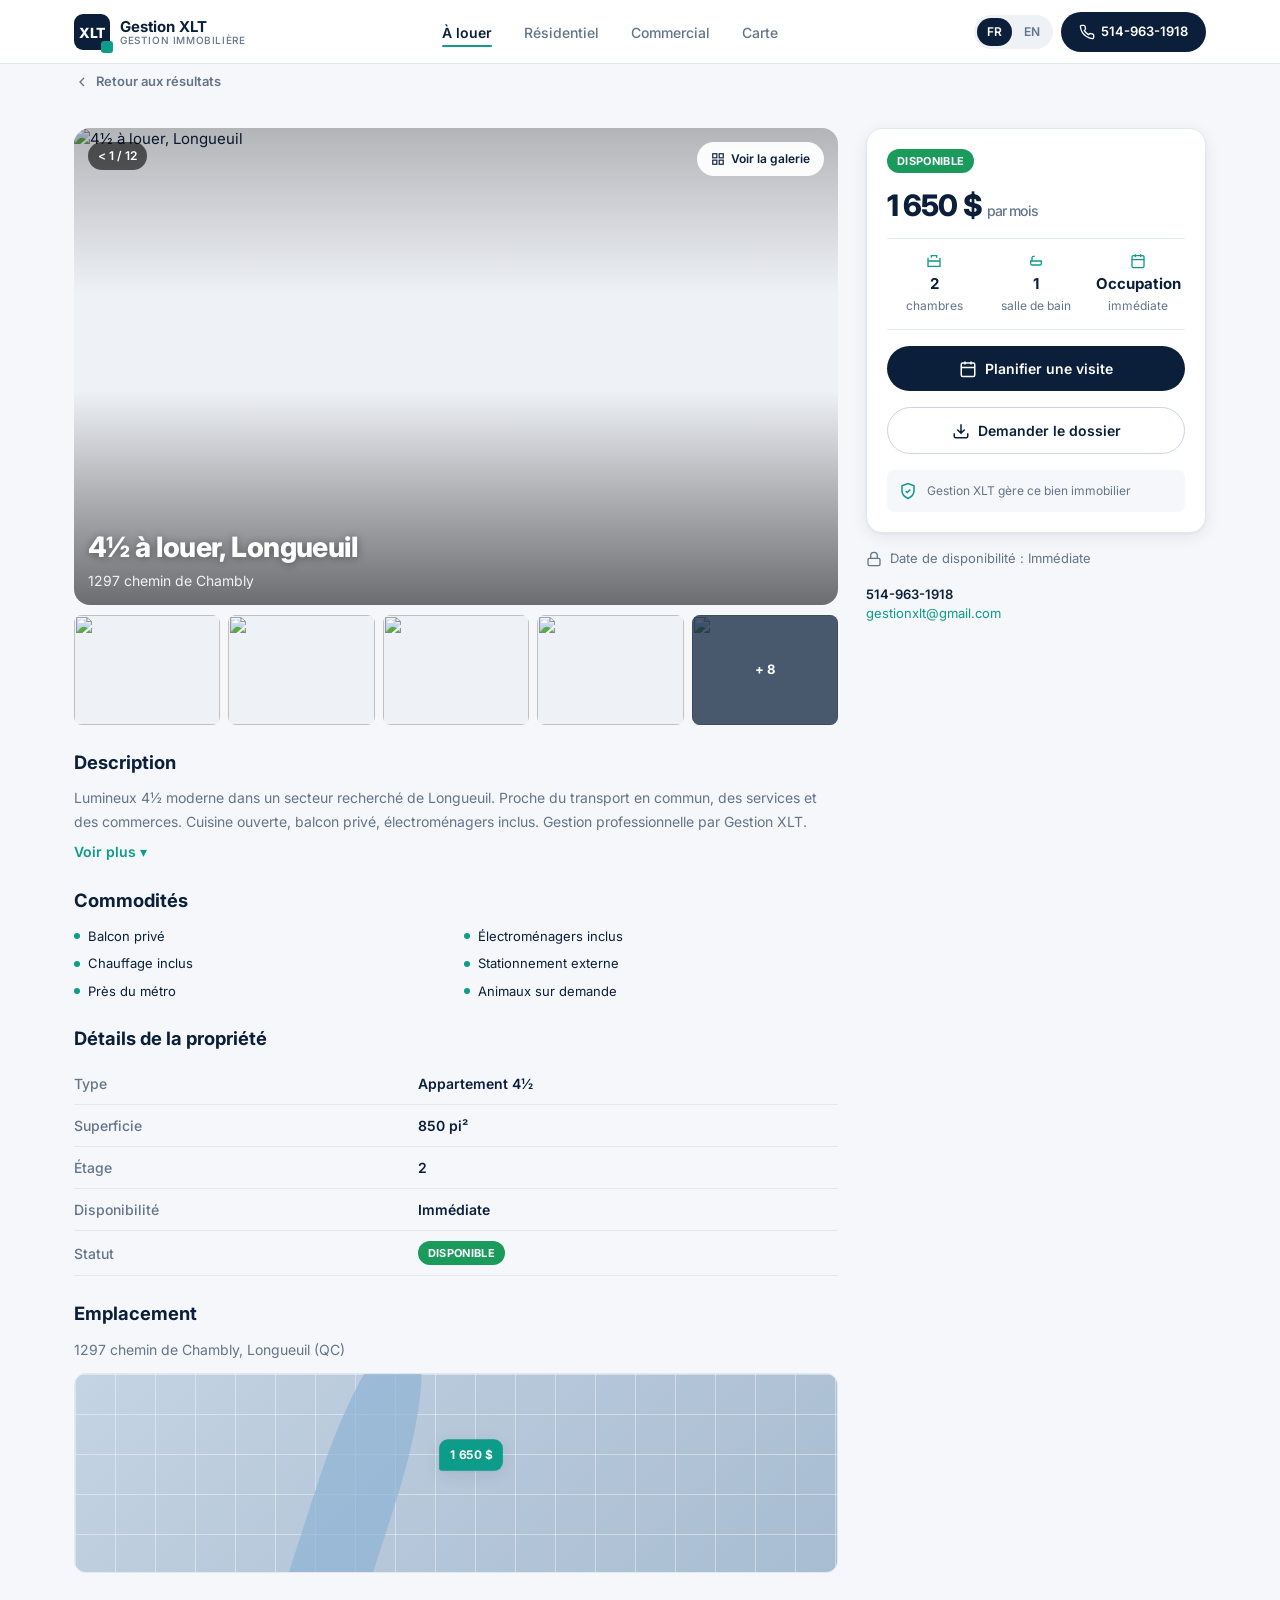
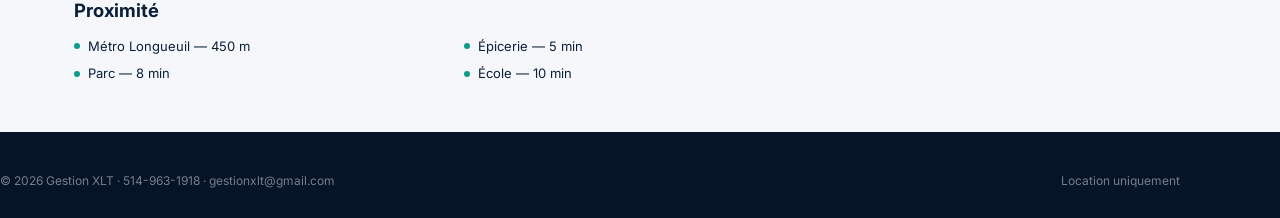
==== commit 493c167e: "Fix EN See more scroll and leftover French labels - BUG-12: move amenities id onto a language-neutra" ====
--- a/detail.html
+++ b/detail.html
@@ -53,11 +53,11 @@
     <div class="detail-layout">
       <div>
         <div class="gallery-main">
-          <img src="https://images.unsplash.com/photo-1502672260266-1c1ef2d93688?auto=format&fit=crop&w=1400&q=80" alt="Salon 4½ Longueuil" id="mainPhoto" />
+          <img src="https://images.unsplash.com/photo-1502672260266-1c1ef2d93688?auto=format&fit=crop&w=1400&q=80" alt="Salon 4½ Longueuil" id="mainPhoto" tabindex="-1" />
           <div class="gallery-overlay">
             <div class="gallery-top">
               <span class="gallery-count">&lt; 1 / 12</span>
-              <button type="button" class="gallery-btn">
+              <button type="button" class="gallery-btn" id="viewGalleryBtn">
                 <svg viewBox="0 0 24 24" fill="none" stroke="currentColor" stroke-width="2"><rect x="3" y="3" width="7" height="7"/><rect x="14" y="3" width="7" height="7"/><rect x="3" y="14" width="7" height="7"/><rect x="14" y="14" width="7" height="7"/></svg>
                 <span data-fr>Voir la galerie</span><span data-en>View gallery</span>
               </button>
@@ -74,10 +74,10 @@
           <button type="button" data-src="https://images.unsplash.com/photo-1556912173-46c336c7fd55?auto=format&fit=crop&w=1400&q=80"><img src="https://images.unsplash.com/photo-1556912173-46c336c7fd55?auto=format&fit=crop&w=300&q=70" alt="" /></button>
           <button type="button" data-src="https://images.unsplash.com/photo-1616594039964-ae9021a400a0?auto=format&fit=crop&w=1400&q=80"><img src="https://images.unsplash.com/photo-1616594039964-ae9021a400a0?auto=format&fit=crop&w=300&q=70" alt="" /></button>
           <button type="button" data-src="https://images.unsplash.com/photo-1484154218962-a197022b5858?auto=format&fit=crop&w=1400&q=80"><img src="https://images.unsplash.com/photo-1484154218962-a197022b5858?auto=format&fit=crop&w=300&q=70" alt="" /></button>
-          <a href="#" class="more-thumbs">
+          <button type="button" class="more-thumbs" id="moreThumbsBtn" aria-label="Plus de photos / More photos">
             <img src="https://images.unsplash.com/photo-1552321554-5fefe8c9ef14?auto=format&fit=crop&w=300&q=70" alt="" />
             <span class="more-overlay">+ 7</span>
-          </a>
+          </button>
         </div>
 
         <div class="detail-content">
@@ -87,7 +87,8 @@
           <p data-en>Bright modern 4½ in a sought-after Longueuil neighbourhood. Close to transit, services and shops. Open kitchen, private balcony, appliances included. Professionally managed by Gestion XLT.</p>
           <a href="#amenities" class="link-more"><span data-fr>Voir plus</span><span data-en>See more</span> ▾</a>
 
-          <h2 id="amenities" data-fr>Commodités</h2>
+          <section id="amenities" class="detail-section">
+          <h2 data-fr>Commodités</h2>
           <h2 data-en>Amenities</h2>
           <ul class="amenity-list">
             <li data-fr>Balcon privé</li><li data-en>Private balcony</li>
@@ -97,6 +98,7 @@
             <li data-fr>Près du métro</li><li data-en>Near metro</li>
             <li data-fr>Animaux sur demande</li><li data-en>Pets on request</li>
           </ul>
+          </section>
 
           <h2 data-fr>Détails de la propriété</h2>
           <h2 data-en>Property details</h2>
--- a/styles.css
+++ b/styles.css
@@ -224,6 +224,17 @@
   justify-content: center;
   margin-top: 12px;
   width: 100%;
+  color: #fff;
+  background: var(--navy);
+}
+.mobile-nav .btn-cta:hover,
+.mobile-nav a.btn-cta:hover {
+  color: #fff;
+  background: var(--navy-mid);
+}
+.mobile-nav .btn-cta [data-fr],
+.mobile-nav .btn-cta [data-en] {
+  color: inherit;
 }
 
 /* —— Buttons —— */
@@ -604,9 +615,14 @@
   background: #fff;
   border-bottom: 1px solid var(--border);
   padding: 16px 0 12px;
-  position: sticky;
-  top: var(--header-h);
+  position: static;
   z-index: 50;
+}
+@media (min-width: 800px) {
+  .page-toolbar {
+    position: sticky;
+    top: var(--header-h);
+  }
 }
 .filter-search {
   background: #fff;
@@ -634,6 +650,131 @@
   }
   .filter-search .btn { margin-left: 8px; flex-shrink: 0; align-self: stretch; padding: 0 22px; }
 }
+
+/* —— Mobile compact filters (BUG-04) —— */
+.filter-mobile-bar {
+  display: none;
+}
+.btn-filters {
+  display: inline-flex;
+  align-items: center;
+  gap: 8px;
+  padding: 10px 14px;
+  border: 1.5px solid var(--border);
+  border-radius: var(--radius-pill);
+  background: #fff;
+  color: var(--navy);
+  font-size: 14px;
+  font-weight: 600;
+  box-shadow: var(--shadow-sm);
+}
+.btn-filters svg { width: 18px; height: 18px; flex-shrink: 0; }
+.btn-filters[aria-expanded="true"] {
+  border-color: var(--navy);
+  background: var(--navy);
+  color: #fff;
+}
+.filter-count {
+  display: inline-flex;
+  align-items: center;
+  justify-content: center;
+  min-width: 20px;
+  height: 20px;
+  padding: 0 6px;
+  border-radius: var(--radius-pill);
+  background: var(--teal);
+  color: #fff;
+  font-size: 11px;
+  font-weight: 700;
+}
+.filter-count[hidden] { display: none; }
+.btn-filters[aria-expanded="true"] .filter-count {
+  background: #fff;
+  color: var(--navy);
+}
+.filter-drawer-head {
+  display: none;
+}
+.filter-drawer-backdrop {
+  display: none;
+}
+@media (max-width: 799px) {
+  .page-toolbar {
+    padding: 10px 0 8px;
+  }
+  .filter-mobile-bar {
+    display: flex;
+    align-items: center;
+    gap: 10px;
+    margin-bottom: 8px;
+  }
+  .filter-drawer-head {
+    display: flex;
+    align-items: center;
+    justify-content: space-between;
+    padding: 4px 4px 12px;
+    border-bottom: 1px solid var(--border);
+    margin-bottom: 12px;
+  }
+  .filter-drawer-head strong { font-size: 16px; color: var(--navy); }
+  .filter-drawer-close {
+    width: 36px;
+    height: 36px;
+    display: inline-flex;
+    align-items: center;
+    justify-content: center;
+    border-radius: var(--radius-sm);
+    color: var(--text-muted);
+  }
+  .filter-drawer-close svg { width: 20px; height: 20px; }
+  .filter-drawer:not(.open) .filter-drawer-sheet {
+    display: none;
+  }
+  .filter-drawer.open .filter-drawer-backdrop {
+    display: block;
+    position: fixed;
+    inset: 0;
+    background: rgba(6, 20, 40, 0.45);
+    z-index: 120;
+  }
+  .filter-drawer.open .filter-drawer-sheet {
+    display: block;
+    position: fixed;
+    left: 0;
+    right: 0;
+    bottom: 0;
+    z-index: 121;
+    background: #fff;
+    border-radius: 16px 16px 0 0;
+    padding: 16px 16px calc(16px + env(safe-area-inset-bottom, 0px));
+    max-height: min(85vh, 640px);
+    overflow-y: auto;
+    box-shadow: var(--shadow-lg);
+  }
+  .filter-drawer.open .filter-search {
+    margin-bottom: 0;
+    border: none;
+    box-shadow: none;
+    padding: 0;
+  }
+  body.filter-drawer-open {
+    overflow: hidden;
+  }
+  .chip-row {
+    flex-wrap: nowrap;
+    overflow-x: auto;
+    -webkit-overflow-scrolling: touch;
+    padding-bottom: 2px;
+    margin-bottom: 0;
+  }
+}
+@media (min-width: 800px) {
+  .filter-mobile-bar { display: none !important; }
+  .filter-drawer-head { display: none !important; }
+  .filter-drawer-backdrop { display: none !important; }
+  .filter-drawer-sheet { display: contents; }
+  .filter-drawer { display: contents; }
+}
 .chip-row {
   display: flex;
   align-items: center;
@@ -754,8 +895,12 @@
   overflow: hidden;
   aspect-ratio: 16 / 10;
   background: var(--bg-soft);
-}
+  outline: 2px solid transparent;
+  transition: outline-color .35s ease;
+}
+.gallery-main.gallery-focus { outline-color: var(--teal); }
 .gallery-main img { width: 100%; height: 100%; object-fit: cover; }
+.gallery-main img:focus { outline: none; }
 .gallery-overlay {
   position: absolute;
   inset: 0;
@@ -814,7 +959,13 @@
   overflow: hidden;
   aspect-ratio: 4 / 3;
   background: var(--bg-soft);
-}
+  padding: 0;
+  border: none;
+  cursor: pointer;
+  width: 100%;
+  display: block;
+}
+.thumbs .more-thumbs { color: inherit; }
 .thumbs img { width: 100%; height: 100%; object-fit: cover; }
 .thumbs .more-overlay {
   position: absolute;
@@ -1210,5 +1361,154 @@
 .mb-2 { margin-bottom: 8px; }
 
 /* EN language visibility (JS toggles .lang-en on html) */
-html.lang-en [data-fr] { display: none !important; }
-html:not(.lang-en) [data-en] { display: none !important; }
+html.lang-en [data-fr]:not(option) { display: none !important; }
+html:not(.lang-en) [data-en]:not(option) { display: none !important; }
+/* Options use data-fr/data-en attributes; JS sets textContent on language toggle */
+option[data-en][data-fr] { display: block !important; }
+
+/* —— Listings summary view (BUG-13) —— */
+.listings-grid.is-summary {
+  grid-template-columns: 1fr;
+  gap: 8px;
+}
+.listings-grid.is-summary .prop-card {
+  flex-direction: row;
+  align-items: stretch;
+}
+.listings-grid.is-summary .prop-card:hover { transform: none; }
+.listings-grid.is-summary .prop-media {
+  width: 96px;
+  flex-shrink: 0;
+  aspect-ratio: auto;
+  min-height: 84px;
+}
+.listings-grid.is-summary .prop-media .pill,
+.listings-grid.is-summary .prop-heart,
+.listings-grid.is-summary .prop-count { display: none; }
+.listings-grid.is-summary .prop-body {
+  padding: 8px 12px;
+  gap: 2px;
+  min-width: 0;
+}
+.listings-grid.is-summary .prop-price { font-size: 1rem; }
+.listings-grid.is-summary .prop-addr {
+  white-space: nowrap;
+  overflow: hidden;
+  text-overflow: ellipsis;
+}
+.listings-grid.is-summary .prop-specs { margin-top: 0; gap: 4px 10px; font-size: 12px; }
+.listings-grid.is-summary .prop-foot { display: none; }
+@media (min-width: 800px) {
+  .listings-grid.is-summary .prop-card { align-items: center; }
+  .listings-grid.is-summary .prop-media { width: 140px; min-height: 92px; align-self: stretch; }
+  .listings-grid.is-summary .prop-body {
+    display: grid;
+    grid-template-columns: 150px minmax(0, 2fr) 120px minmax(0, 1.5fr);
+    align-items: center;
+    gap: 16px;
+    padding: 10px 18px;
+  }
+  .listings-grid.is-summary .prop-price { order: 0; }
+  .listings-grid.is-summary .prop-addr { order: 1; font-size: 14px; color: var(--text); }
+  .listings-grid.is-summary .pill-dot { order: 2; }
+  .listings-grid.is-summary .prop-specs { order: 3; }
+}
+
+/* —— Map list Filtres / Trier (map.html) —— */
+.map-list-actions { align-items: center; flex-wrap: wrap; }
+.map-action { position: relative; }
+.map-action-btn { min-height: 40px; gap: 6px; }
+.map-action-btn svg { width: 16px; height: 16px; }
+.map-action-btn .caret { font-size: 11px; line-height: 1; }
+.map-action-btn[aria-expanded="true"] { border-color: var(--navy); background: var(--bg-soft); }
+.map-action-btn:focus-visible,
+.map-sort-menu button:focus-visible,
+.map-filter-close:focus-visible { outline: 2px solid var(--teal); outline-offset: 2px; }
+.map-sort-menu {
+  position: absolute;
+  top: calc(100% + 6px);
+  left: 0;
+  min-width: 200px;
+  background: #fff;
+  border: 1px solid var(--border);
+  border-radius: var(--radius-sm);
+  box-shadow: var(--shadow-lg);
+  padding: 6px;
+  z-index: 30;
+  display: flex;
+  flex-direction: column;
+  gap: 2px;
+}
+.map-sort-menu[hidden] { display: none; }
+.map-sort-menu button {
+  display: flex;
+  align-items: center;
+  justify-content: space-between;
+  gap: 12px;
+  min-height: 44px;
+  padding: 10px 12px;
+  border-radius: 6px;
+  font-size: 14px;
+  color: var(--navy);
+  text-align: left;
+}
+.map-sort-menu button:hover,
+.map-sort-menu button:focus-visible { background: var(--bg-soft); }
+.map-sort-menu button[aria-checked="true"] { font-weight: 700; color: var(--teal-dark); }
+.map-sort-menu button[aria-checked="true"]::after { content: "✓"; }
+
+.map-filter-panel { position: fixed; inset: 0; z-index: 200; }
+.map-filter-panel[hidden] { display: none; }
+.map-filter-backdrop { position: absolute; inset: 0; background: transparent; }
+.map-filter-sheet {
+  position: absolute;
+  top: 180px;
+  left: 16px;
+  width: 388px;
+  max-height: calc(100vh - 200px);
+  overflow-y: auto;
+  background: #fff;
+  border: 1px solid var(--border);
+  border-radius: var(--radius);
+  box-shadow: var(--shadow-lg);
+  padding: 16px;
+}
+.map-filter-head {
+  display: flex;
+  align-items: center;
+  justify-content: space-between;
+  padding-bottom: 10px;
+  margin-bottom: 12px;
+  border-bottom: 1px solid var(--border);
+}
+.map-filter-head h3 { font-size: 16px; color: var(--navy); }
+.map-filter-close {
+  width: 40px; height: 40px;
+  display: inline-flex; align-items: center; justify-content: center;
+  border-radius: var(--radius-sm);
+  color: var(--text-muted);
+}
+.map-filter-close:hover { background: var(--bg-soft); color: var(--navy); }
+.map-filter-close svg { width: 20px; height: 20px; }
+.map-filter-fields { display: flex; flex-direction: column; gap: 8px; }
+.map-filter-form .search-field { padding: 8px 12px; border: 1px solid var(--border); background: #fff; }
+.map-filter-form .search-field select { min-height: 28px; cursor: pointer; }
+.map-filter-actions { display: flex; gap: 8px; margin-top: 14px; }
+.map-filter-actions .btn { flex: 1; min-height: 44px; padding: 10px 14px; }
+@media (max-width: 899px) {
+  .map-filter-backdrop { background: rgba(6, 20, 40, 0.45); }
+  .map-filter-sheet {
+    top: auto;
+    left: 0;
+    right: 0;
+    bottom: 0;
+    width: auto;
+    max-height: min(85vh, 640px);
+    border: none;
+    border-radius: 16px 16px 0 0;
+    padding: 16px 16px calc(16px + env(safe-area-inset-bottom, 0px));
+  }
+}
+
+.detail-section { scroll-margin-top: calc(var(--header-h) + 12px); }
+#amenities { scroll-margin-top: calc(var(--header-h) + 12px); }
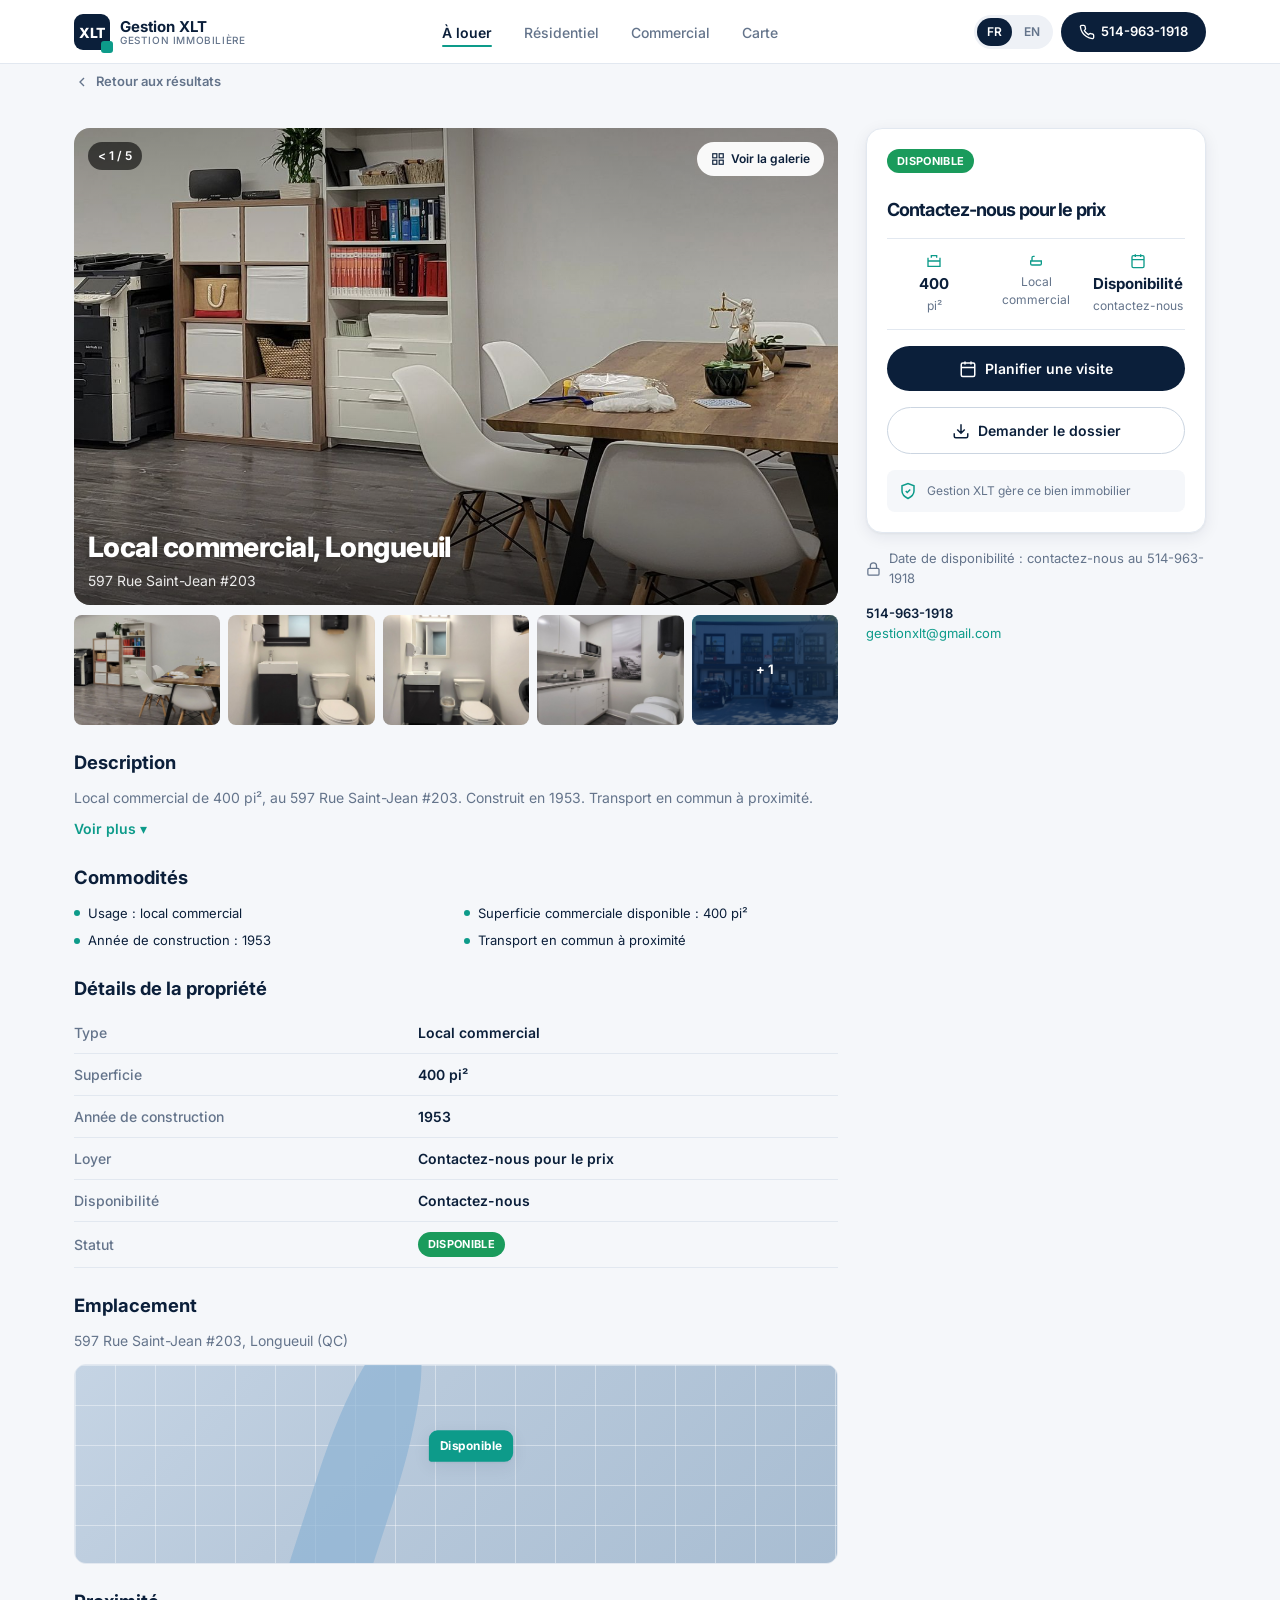
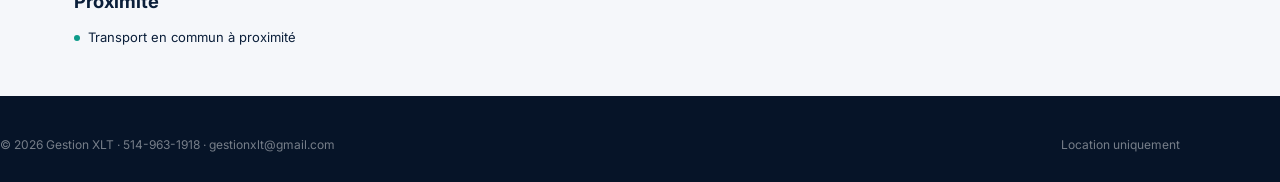
==== commit d8100f90: "Load real units from gestionxlt.com" ====
--- a/detail.html
+++ b/detail.html
@@ -53,80 +53,53 @@
     <div class="detail-layout">
       <div>
         <div class="gallery-main">
-          <img src="https://images.unsplash.com/photo-1502672260266-1c1ef2d93688?auto=format&fit=crop&w=1400&q=80" alt="Salon 4½ Longueuil" id="mainPhoto" tabindex="-1" />
+          <img src="[data-uri]" alt="" id="mainPhoto" tabindex="-1" />
           <div class="gallery-overlay">
             <div class="gallery-top">
-              <span class="gallery-count">&lt; 1 / 12</span>
+              <span class="gallery-count"></span>
               <button type="button" class="gallery-btn" id="viewGalleryBtn">
                 <svg viewBox="0 0 24 24" fill="none" stroke="currentColor" stroke-width="2"><rect x="3" y="3" width="7" height="7"/><rect x="14" y="3" width="7" height="7"/><rect x="3" y="14" width="7" height="7"/><rect x="14" y="14" width="7" height="7"/></svg>
                 <span data-fr>Voir la galerie</span><span data-en>View gallery</span>
               </button>
             </div>
             <div class="gallery-title">
-              <h1 data-fr>4½ à louer, Longueuil</h1>
-              <h1 data-en>4½ for rent, Longueuil</h1>
-              <p>1297 chemin de Chambly</p>
+              <h1 data-fr></h1>
+              <h1 data-en></h1>
+              <p></p>
             </div>
           </div>
         </div>
-        <div class="thumbs">
-          <button type="button" data-src="https://images.unsplash.com/photo-1502672260266-1c1ef2d93688?auto=format&fit=crop&w=1400&q=80"><img src="https://images.unsplash.com/photo-1502672260266-1c1ef2d93688?auto=format&fit=crop&w=300&q=70" alt="" /></button>
-          <button type="button" data-src="https://images.unsplash.com/photo-1556912173-46c336c7fd55?auto=format&fit=crop&w=1400&q=80"><img src="https://images.unsplash.com/photo-1556912173-46c336c7fd55?auto=format&fit=crop&w=300&q=70" alt="" /></button>
-          <button type="button" data-src="https://images.unsplash.com/photo-1616594039964-ae9021a400a0?auto=format&fit=crop&w=1400&q=80"><img src="https://images.unsplash.com/photo-1616594039964-ae9021a400a0?auto=format&fit=crop&w=300&q=70" alt="" /></button>
-          <button type="button" data-src="https://images.unsplash.com/photo-1484154218962-a197022b5858?auto=format&fit=crop&w=1400&q=80"><img src="https://images.unsplash.com/photo-1484154218962-a197022b5858?auto=format&fit=crop&w=300&q=70" alt="" /></button>
-          <button type="button" class="more-thumbs" id="moreThumbsBtn" aria-label="Plus de photos / More photos">
-            <img src="https://images.unsplash.com/photo-1552321554-5fefe8c9ef14?auto=format&fit=crop&w=300&q=70" alt="" />
-            <span class="more-overlay">+ 7</span>
-          </button>
-        </div>
+        <div class="thumbs"></div>
 
         <div class="detail-content">
           <h2 data-fr>Description</h2>
           <h2 data-en>Description</h2>
-          <p data-fr>Lumineux 4½ moderne dans un secteur recherché de Longueuil. Proche du transport en commun, des services et des commerces. Cuisine ouverte, balcon privé, électroménagers inclus. Gestion professionnelle par Gestion XLT.</p>
-          <p data-en>Bright modern 4½ in a sought-after Longueuil neighbourhood. Close to transit, services and shops. Open kitchen, private balcony, appliances included. Professionally managed by Gestion XLT.</p>
+          <p data-fr></p>
+          <p data-en></p>
           <a href="#amenities" class="link-more"><span data-fr>Voir plus</span><span data-en>See more</span> ▾</a>
 
           <section id="amenities" class="detail-section">
           <h2 data-fr>Commodités</h2>
           <h2 data-en>Amenities</h2>
-          <ul class="amenity-list">
-            <li data-fr>Balcon privé</li><li data-en>Private balcony</li>
-            <li data-fr>Électroménagers inclus</li><li data-en>Appliances included</li>
-            <li data-fr>Chauffage inclus</li><li data-en>Heating included</li>
-            <li data-fr>Stationnement externe</li><li data-en>Outdoor parking</li>
-            <li data-fr>Près du métro</li><li data-en>Near metro</li>
-            <li data-fr>Animaux sur demande</li><li data-en>Pets on request</li>
-          </ul>
+          <ul class="amenity-list"></ul>
           </section>
 
           <h2 data-fr>Détails de la propriété</h2>
           <h2 data-en>Property details</h2>
-          <table class="detail-table">
-            <tr><th data-fr>Type</th><th data-en>Type</th><td data-fr>Appartement 4½</td><td data-en>4½ apartment</td></tr>
-            <tr><th data-fr>Superficie</th><th data-en>Area</th><td>850 pi²</td></tr>
-            <tr><th data-fr>Étage</th><th data-en>Floor</th><td>2</td></tr>
-            <tr><th data-fr>Disponibilité</th><th data-en>Availability</th><td data-fr>Immédiate</td><td data-en>Immediate</td></tr>
-            <tr><th data-fr>Statut</th><th data-en>Status</th><td><span class="pill pill-available" data-fr>Disponible</span><span class="pill pill-available" data-en>Available</span></td></tr>
-          </table>
+          <table class="detail-table"></table>
 
           <h2 data-fr>Emplacement</h2>
           <h2 data-en>Location</h2>
-          <p style="margin-bottom:12px;">1297 chemin de Chambly, Longueuil (QC)</p>
+          <p style="margin-bottom:12px;"></p>
           <div style="border-radius:12px;overflow:hidden;height:200px;background:#dce5ef;position:relative;border:1px solid var(--border);">
             <div class="fake-map" style="height:100%;">
-              <div class="map-pin active" style="top:48%;left:52%;">1 650 $</div>
+              
               <div class="river" style="width:80px;height:200%;top:-20%;left:30%;transform:rotate(18deg);"></div>
             </div>
           </div>
           <h2 data-fr>Proximité</h2>
           <h2 data-en>Nearby</h2>
-          <ul class="amenity-list">
-            <li data-fr>Métro Longueuil — 450 m</li><li data-en>Longueuil metro — 450 m</li>
-            <li data-fr>Épicerie — 5 min</li><li data-en>Grocery — 5 min</li>
-            <li data-fr>Parc — 8 min</li><li data-en>Park — 8 min</li>
-            <li data-fr>École — 10 min</li><li data-en>School — 10 min</li>
-          </ul>
+          <ul class="amenity-list"></ul>
         </div>
       </div>
 
@@ -136,29 +109,29 @@
             <svg viewBox="0 0 24 24" width="12" height="12" fill="none" stroke="currentColor" stroke-width="3" style="display:inline;vertical-align:-1px;"><path d="M5 13l4 4L19 7"/></svg>
             <span data-fr>Disponible</span><span data-en>Available</span>
           </span>
-          <div class="sidebar-price">1 650 $ <span data-fr>par mois</span><span data-en>per month</span></div>
+          <div class="sidebar-price"></div>
           <div class="sidebar-specs">
             <div>
               <svg viewBox="0 0 24 24" fill="none" stroke="currentColor" stroke-width="2"><path d="M3 7v13h18V7M3 12h18M8 7V4h8v3"/></svg>
-              <strong>2</strong>
+              <strong></strong>
               <span data-fr>chambres</span><span data-en>bedrooms</span>
             </div>
             <div>
               <svg viewBox="0 0 24 24" fill="none" stroke="currentColor" stroke-width="2"><path d="M4 12h16v4a2 2 0 0 1-2 2H6a2 2 0 0 1-2-2v-4zM6 12V7a2 2 0 0 1 2-2h2"/></svg>
-              <strong>1</strong>
+              <strong></strong>
               <span data-fr>salle de bain</span><span data-en>bathroom</span>
             </div>
             <div>
               <svg viewBox="0 0 24 24" fill="none" stroke="currentColor" stroke-width="2"><rect x="3" y="4" width="18" height="18" rx="2"/><path d="M16 2v4M8 2v4M3 10h18"/></svg>
               <strong data-fr>Occupation</strong><strong data-en>Move-in</strong>
-              <span data-fr>immédiate</span><span data-en>immediate</span>
+              <span data-fr></span><span data-en></span>
             </div>
           </div>
-          <a href="mailto:gestionxlt@gmail.com?subject=Visite%20-%201297%20chemin%20de%20Chambly" class="btn btn-primary btn-block">
+          <a href="mailto:gestionxlt@gmail.com?subject=Visite" class="btn btn-primary btn-block">
             <svg viewBox="0 0 24 24" fill="none" stroke="currentColor" stroke-width="2"><rect x="3" y="4" width="18" height="18" rx="2"/><path d="M16 2v4M8 2v4M3 10h18"/></svg>
             <span data-fr>Planifier une visite</span><span data-en>Book a visit</span>
           </a>
-          <a href="mailto:gestionxlt@gmail.com?subject=Dossier%20-%201297%20chemin%20de%20Chambly" class="btn btn-outline btn-block">
+          <a href="mailto:gestionxlt@gmail.com?subject=Dossier" class="btn btn-outline btn-block">
             <svg viewBox="0 0 24 24" fill="none" stroke="currentColor" stroke-width="2"><path d="M21 15v4a2 2 0 0 1-2 2H5a2 2 0 0 1-2-2v-4M7 10l5 5 5-5M12 15V3"/></svg>
             <span data-fr>Demander le dossier</span><span data-en>Request application</span>
           </a>
@@ -170,8 +143,8 @@
         </div>
         <div class="avail-note mt-4">
           <svg viewBox="0 0 24 24" fill="none" stroke="currentColor" stroke-width="2"><rect x="3" y="11" width="18" height="11" rx="2"/><path d="M7 11V7a5 5 0 0 1 10 0v4"/></svg>
-          <span data-fr>Date de disponibilité : Immédiate</span>
-          <span data-en>Available: Immediate</span>
+          <span data-fr></span>
+          <span data-en></span>
         </div>
         <p class="mt-4" style="font-size:13px;color:var(--text-muted);">
           <a href="tel:5149631918" style="font-weight:600;color:var(--navy);">514-963-1918</a><br />
--- a/styles.css
+++ b/styles.css
@@ -1512,3 +1512,9 @@
 
 .detail-section { scroll-margin-top: calc(var(--header-h) + 12px); }
 #amenities { scroll-margin-top: calc(var(--header-h) + 12px); }
+
+/* No public rent on the source site → "Contact us for pricing" (never $0) */
+.prop-price .price-ask { font-size: 14px; font-weight: 600; color: var(--navy); }
+.prop-card-h .prop-price .price-ask { font-size: 13px; }
+.sidebar-price.is-ask .price-ask { font-size: 18px; font-weight: 700; color: var(--navy); }
+.detail-table .price-ask { font-weight: 600; }
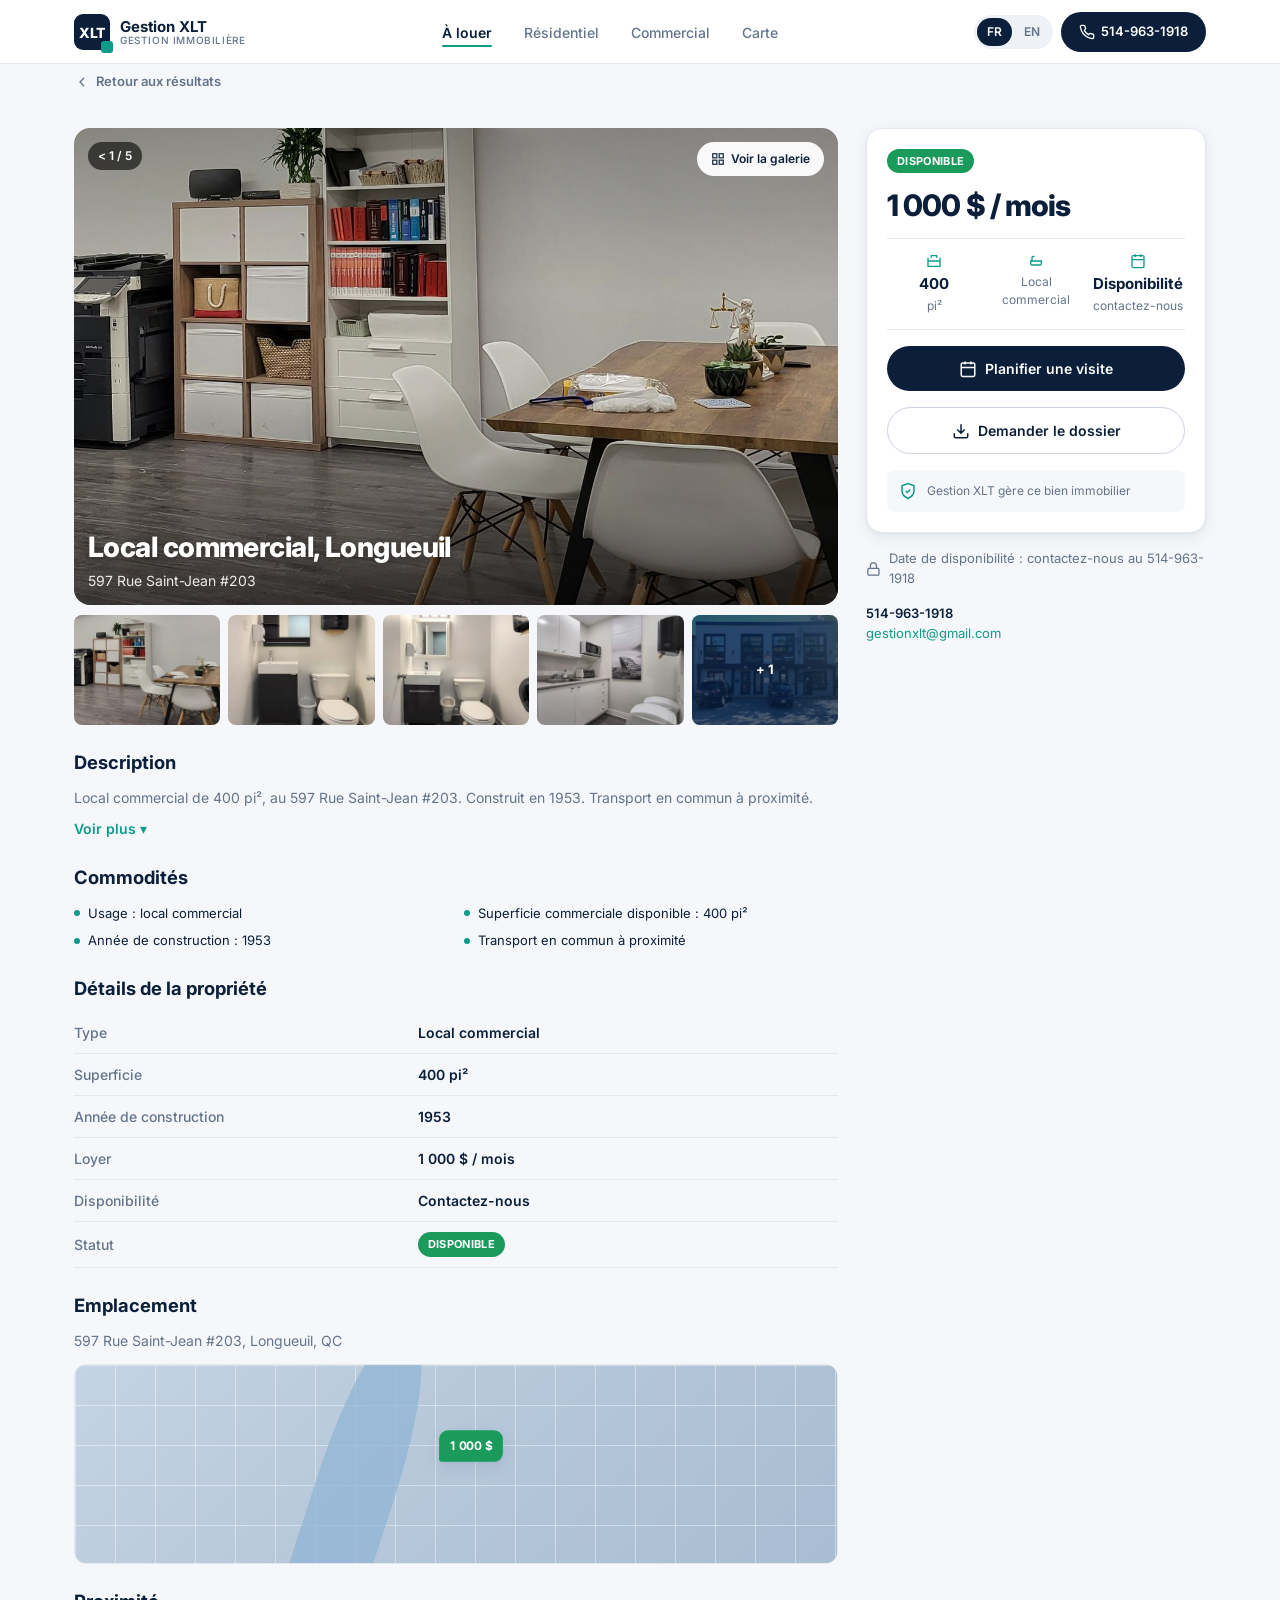
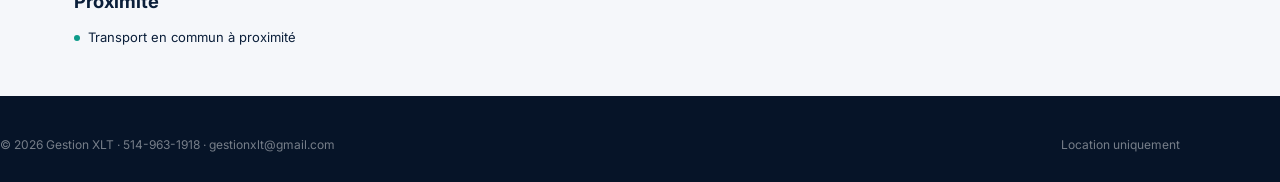
==== commit 5c3a491f: "QA pass 6 fixes" ====
--- a/detail.html
+++ b/detail.html
@@ -3,11 +3,14 @@
 <head>
   <meta charset="UTF-8" />
   <meta name="viewport" content="width=device-width, initial-scale=1" />
-  <title>4½ à louer, Longueuil — Gestion XLT</title>
+  <title>Propriété à louer — Gestion XLT</title>
   <link rel="preconnect" href="https://fonts.googleapis.com" />
   <link rel="preconnect" href="https://fonts.gstatic.com" crossorigin />
   <link href="https://fonts.googleapis.com/css2?family=Inter:wght@400;500;600;700;800&display=swap" rel="stylesheet" />
   <link rel="stylesheet" href="styles.css" />
+  <link rel="icon" href="favicon.svg" type="image/svg+xml" />
+  <link rel="icon" href="favicon-32.png" type="image/png" sizes="32x32" />
+  <link rel="apple-touch-icon" href="apple-touch-icon.png" />
 </head>
 <body class="has-bottom-nav">
 
@@ -41,6 +44,7 @@
   <nav class="mobile-nav" id="mobileNav">
     <a href="listings.html" data-fr>Retour aux résultats</a><a href="listings.html" data-en>Back to results</a>
     <a href="map.html" data-fr>Carte</a><a href="map.html" data-en>Map</a>
+    <a href="mailto:gestionxlt@gmail.com?subject=Visite" class="btn-cta js-visit-mailto"><svg viewBox="0 0 24 24" fill="none" stroke="currentColor" stroke-width="2"><rect x="3" y="4" width="18" height="18" rx="2"/><path d="M16 2v4M8 2v4M3 10h18"/></svg><span data-fr>Planifier une visite</span><span data-en>Book a visit</span></a>
     <a href="tel:5149631918">514-963-1918</a>
   </nav>
 
@@ -70,6 +74,10 @@
           </div>
         </div>
         <div class="thumbs"></div>
+        <div class="detail-mobile-cta" id="detailMobileCta">
+          <a href="mailto:gestionxlt@gmail.com?subject=Visite" class="btn btn-primary js-visit-mailto"><svg viewBox="0 0 24 24" fill="none" stroke="currentColor" stroke-width="2"><rect x="3" y="4" width="18" height="18" rx="2"/><path d="M16 2v4M8 2v4M3 10h18"/></svg><span data-fr>Planifier une visite</span><span data-en>Book a visit</span></a>
+          <a href="tel:5149631918" class="btn btn-outline"><svg viewBox="0 0 24 24" fill="none" stroke="currentColor" stroke-width="2"><path d="M22 16.9v3a2 2 0 0 1-2.2 2 19.8 19.8 0 0 1-8.6-3.1 19.5 19.5 0 0 1-6-6 19.8 19.8 0 0 1-3.1-8.7A2 2 0 0 1 4.1 2h3a2 2 0 0 1 2 1.7c.1.9.3 1.8.6 2.6a2 2 0 0 1-.5 2.1L8.1 9.9a16 16 0 0 0 6 6l1.5-1.1a2 2 0 0 1 2.1-.4c.8.3 1.7.5 2.6.6a2 2 0 0 1 1.7 2z"/></svg><span data-fr>Appeler</span><span data-en>Call</span></a>
+        </div>
 
         <div class="detail-content">
           <h2 data-fr>Description</h2>
@@ -127,11 +135,11 @@
               <span data-fr></span><span data-en></span>
             </div>
           </div>
-          <a href="mailto:gestionxlt@gmail.com?subject=Visite" class="btn btn-primary btn-block">
+          <a href="mailto:gestionxlt@gmail.com?subject=Visite" class="btn btn-primary btn-block js-visit-mailto">
             <svg viewBox="0 0 24 24" fill="none" stroke="currentColor" stroke-width="2"><rect x="3" y="4" width="18" height="18" rx="2"/><path d="M16 2v4M8 2v4M3 10h18"/></svg>
             <span data-fr>Planifier une visite</span><span data-en>Book a visit</span>
           </a>
-          <a href="mailto:gestionxlt@gmail.com?subject=Dossier" class="btn btn-outline btn-block">
+          <a href="mailto:gestionxlt@gmail.com?subject=Dossier" class="btn btn-outline btn-block js-app-mailto">
             <svg viewBox="0 0 24 24" fill="none" stroke="currentColor" stroke-width="2"><path d="M21 15v4a2 2 0 0 1-2 2H5a2 2 0 0 1-2-2v-4M7 10l5 5 5-5M12 15V3"/></svg>
             <span data-fr>Demander le dossier</span><span data-en>Request application</span>
           </a>
@@ -170,18 +178,11 @@
       <svg viewBox="0 0 24 24" fill="none" stroke="currentColor" stroke-width="2"><path d="M12 21s7-4.5 7-11a7 7 0 1 0-14 0c0 6.5 7 11 7 11z"/><circle cx="12" cy="10" r="2.5"/></svg>
       <span data-fr>Carte</span><span data-en>Map</span>
     </a>
-    <a href="mailto:gestionxlt@gmail.com">
+    <a href="mailto:gestionxlt@gmail.com?subject=Demande%20d%E2%80%99information" data-mailto-fr="mailto:gestionxlt@gmail.com?subject=Demande%20d%E2%80%99information" data-mailto-en="mailto:gestionxlt@gmail.com?subject=Information%20request">
       <svg viewBox="0 0 24 24" fill="none" stroke="currentColor" stroke-width="2"><path d="M4 4h16v16H4z"/><path d="m4 7 8 6 8-6"/></svg>
       <span>Contact</span>
     </a>
   </nav>
   <script src="app.js"></script>
-  <script>
-    document.querySelectorAll('.thumbs button[data-src]').forEach(function(btn){
-      btn.addEventListener('click', function(){
-        document.getElementById('mainPhoto').src = btn.getAttribute('data-src');
-      });
-    });
-  </script>
 </body>
 </html>
--- a/styles.css
+++ b/styles.css
@@ -1518,3 +1518,47 @@
 .prop-card-h .prop-price .price-ask { font-size: 13px; }
 .sidebar-price.is-ask .price-ask { font-size: 18px; font-weight: 700; color: var(--navy); }
 .detail-table .price-ask { font-weight: 600; }
+
+/* —— QA pass 6 —— */
+/* P6-09 map pins: available on top, grouped pins with count badge + popover */
+.map-pin.available { background: var(--green); }
+.map-pin.map-cluster { border: 0; font-family: inherit; line-height: 1.2; }
+.map-pin.map-cluster.has-avail { background: var(--navy); box-shadow: 0 0 0 2px var(--green), var(--shadow); }
+.map-pin .pin-badge {
+  position: absolute; top: -8px; right: -8px;
+  min-width: 18px; height: 18px; padding: 0 5px;
+  border-radius: 9px; background: var(--green); color: #fff;
+  font-size: 10px; font-weight: 800; line-height: 18px; text-align: center;
+  box-shadow: 0 0 0 2px #fff;
+}
+.map-pin:hover, .map-pin:focus-visible { z-index: 8 !important; }
+.map-pop {
+  position: absolute; z-index: 20;
+  background: #fff; border-radius: 12px; box-shadow: 0 10px 30px rgba(11,31,58,.22);
+  border: 1px solid var(--border); overflow: hidden;
+  max-height: 60%; display: flex; flex-direction: column;
+}
+.map-pop-head { display: flex; align-items: center; justify-content: space-between; gap: 8px; padding: 10px 12px; font-size: 13px; font-weight: 700; color: var(--navy); border-bottom: 1px solid var(--border); }
+.map-pop-close { border: 0; background: transparent; font-size: 20px; line-height: 1; cursor: pointer; color: var(--text-muted); padding: 0 4px; }
+.map-pop ul { list-style: none; margin: 0; padding: 4px 0; overflow-y: auto; }
+.map-pop li a { display: flex; align-items: center; gap: 8px; padding: 8px 12px; font-size: 13px; color: var(--navy); text-decoration: none; }
+.map-pop li a:hover, .map-pop li a:focus-visible { background: var(--teal-soft); }
+.map-pop .pill { flex-shrink: 0; font-size: 10px; padding: 2px 8px; }
+.map-pop-addr { min-width: 0; overflow: hidden; text-overflow: ellipsis; white-space: nowrap; }
+/* P6-14 map list empty state */
+.map-empty { padding: 32px 20px; text-align: center; color: var(--text-muted); font-size: 14px; }
+.map-empty strong { color: var(--navy); font-size: 15px; }
+.map-empty .btn { margin-top: 12px; }
+/* P6-12 visit CTA high on mobile detail */
+.detail-mobile-cta { display: flex; flex-wrap: wrap; gap: 10px; margin: 14px 0 4px; }
+.detail-mobile-cta .mobile-price { flex-basis: 100%; font-size: 20px; font-weight: 800; color: var(--navy); }
+.detail-mobile-cta .mobile-price.is-ask { font-size: 15px; font-weight: 600; color: var(--muted, #64748b); }
+.detail-mobile-cta .btn { flex: 1; justify-content: center; }
+.detail-mobile-cta .btn svg { width: 16px; height: 16px; }
+@media (min-width: 900px) { .detail-mobile-cta { display: none; } }
+/* P6-15 featured with fewer than 3 cards stays centred */
+@media (min-width: 960px) {
+  .featured-grid.featured-few { grid-template-columns: repeat(auto-fit, minmax(280px, 360px)); justify-content: center; }
+}
+.prop-price .price-amt, .sidebar-price .price-amt { font-size: inherit; font-weight: inherit; color: inherit; }
+.status-tabs button.is-empty, .status-tabs button:disabled { opacity: .45; cursor: default; pointer-events: none; }
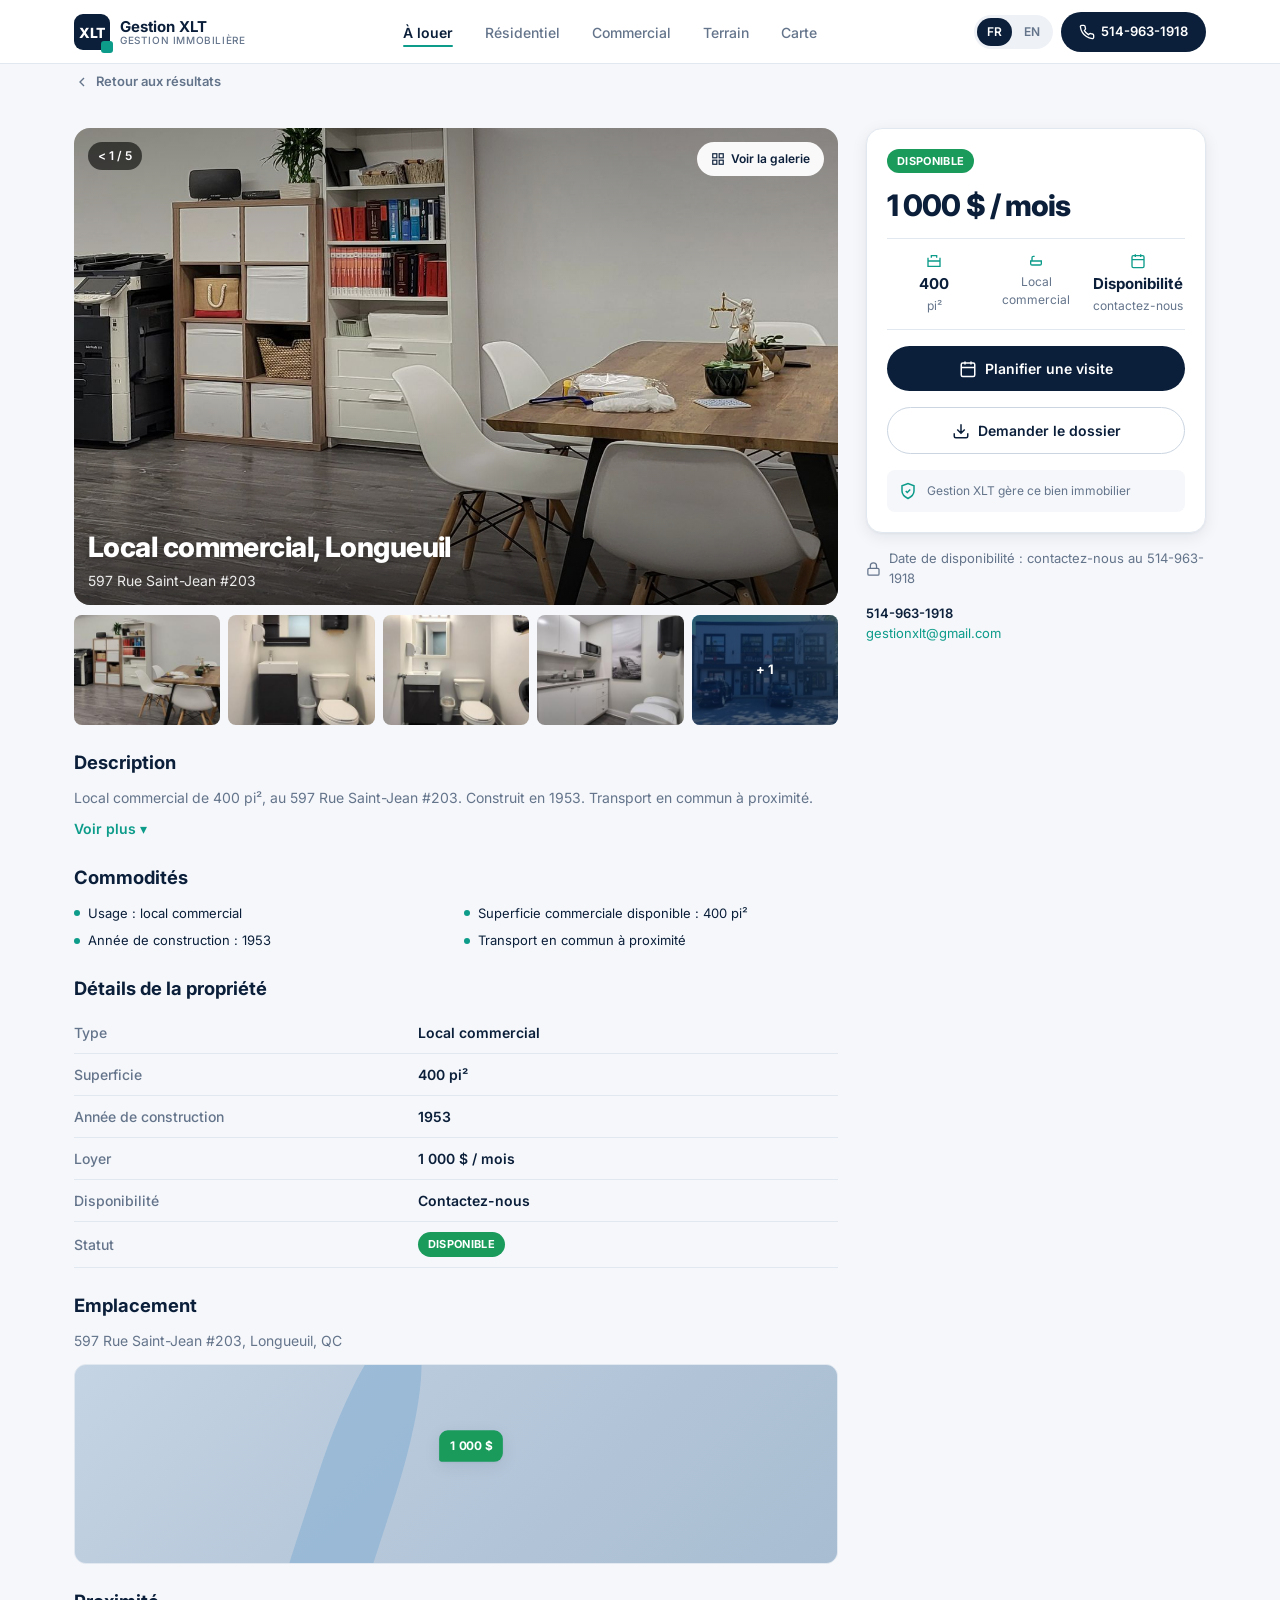
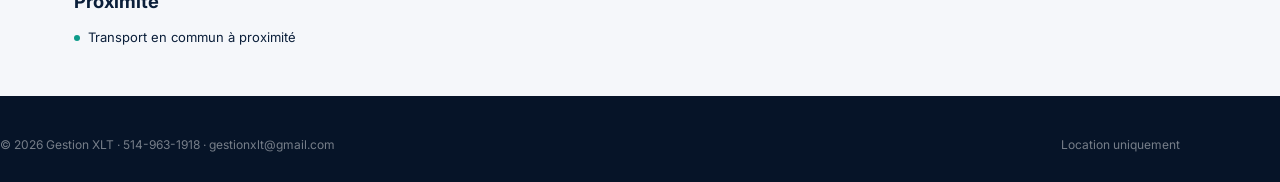
==== commit fba8605d: "QA pass 7 fixes" ====
--- a/detail.html
+++ b/detail.html
@@ -24,6 +24,7 @@
         <a href="listings.html" class="active" data-fr>À louer</a><a href="listings.html" class="active" data-en>For rent</a>
         <a href="listings.html?type=residential" data-fr>Résidentiel</a><a href="listings.html?type=residential" data-en>Residential</a>
         <a href="listings.html?type=commercial" data-fr>Commercial</a><a href="listings.html?type=commercial" data-en>Commercial</a>
+        <a href="listings.html?type=land" data-fr>Terrain</a><a href="listings.html?type=land" data-en>Land</a>
         <a href="map.html" data-fr>Carte</a><a href="map.html" data-en>Map</a>
       </nav>
       <div class="header-actions">
--- a/styles.css
+++ b/styles.css
@@ -1177,13 +1177,23 @@
   width: 100%;
   height: 100%;
   position: relative;
+  background: linear-gradient(135deg, #c5d4e4 0%, #b8c9db 40%, #a8bdd2 100%);
+  overflow: hidden;
+}
+.fake-map .map-bg {
+  position: absolute; inset: 0;
+  transform-origin: 0 0;
   background:
     linear-gradient(90deg, rgba(255,255,255,.4) 1px, transparent 1px),
     linear-gradient(rgba(255,255,255,.4) 1px, transparent 1px),
     linear-gradient(135deg, #c5d4e4 0%, #b8c9db 40%, #a8bdd2 100%);
   background-size: 40px 40px, 40px 40px, 100% 100%;
   overflow: hidden;
-}
+  pointer-events: none;
+}
+.fake-map.is-zoomed { cursor: grab; touch-action: none; }
+.fake-map.is-dragging { cursor: grabbing; }
+.fake-map.is-dragging .map-pin { transition: none; }
 .map-search {
   position: absolute;
   top: 14px; left: 14px; right: 14px;
@@ -1210,6 +1220,7 @@
   z-index: 3;
 }
 .map-tools button {
+  display: inline-flex; align-items: center; gap: 6px;
   background: #fff;
   padding: 8px 12px;
   border-radius: var(--radius-sm);
@@ -1392,9 +1403,11 @@
 }
 .listings-grid.is-summary .prop-price { font-size: 1rem; }
 .listings-grid.is-summary .prop-addr {
-  white-space: nowrap;
+  display: -webkit-box;
+  -webkit-line-clamp: 2;
+  -webkit-box-orient: vertical;
   overflow: hidden;
-  text-overflow: ellipsis;
+  overflow-wrap: anywhere;
 }
 .listings-grid.is-summary .prop-specs { margin-top: 0; gap: 4px 10px; font-size: 12px; }
 .listings-grid.is-summary .prop-foot { display: none; }
@@ -1403,15 +1416,17 @@
   .listings-grid.is-summary .prop-media { width: 140px; min-height: 92px; align-self: stretch; }
   .listings-grid.is-summary .prop-body {
     display: grid;
-    grid-template-columns: 150px minmax(0, 2fr) 120px minmax(0, 1.5fr);
+    grid-template-columns: 140px minmax(0, 2.2fr) 96px minmax(0, 1.4fr);
+    grid-template-rows: auto;
     align-items: center;
-    gap: 16px;
+    gap: 14px;
     padding: 10px 18px;
   }
-  .listings-grid.is-summary .prop-price { order: 0; }
-  .listings-grid.is-summary .prop-addr { order: 1; font-size: 14px; color: var(--text); }
-  .listings-grid.is-summary .pill-dot { order: 2; }
-  .listings-grid.is-summary .prop-specs { order: 3; }
+  .listings-grid.is-summary .prop-price { grid-column: 1; grid-row: 1; }
+  .listings-grid.is-summary .prop-addr { grid-column: 2; grid-row: 1; font-size: 14px; color: var(--text); }
+  .listings-grid.is-summary .pill-dot { grid-column: 3; grid-row: 1; }
+  .listings-grid.is-summary .prop-specs { grid-column: 4; grid-row: 1; }
+  .listings-grid.is-summary .prop-price .price-ask { font-size: 12.5px; line-height: 1.3; }
 }
 
 /* —— Map list Filtres / Trier (map.html) —— */
@@ -1541,10 +1556,14 @@
 .map-pop-head { display: flex; align-items: center; justify-content: space-between; gap: 8px; padding: 10px 12px; font-size: 13px; font-weight: 700; color: var(--navy); border-bottom: 1px solid var(--border); }
 .map-pop-close { border: 0; background: transparent; font-size: 20px; line-height: 1; cursor: pointer; color: var(--text-muted); padding: 0 4px; }
 .map-pop ul { list-style: none; margin: 0; padding: 4px 0; overflow-y: auto; }
-.map-pop li a { display: flex; align-items: center; gap: 8px; padding: 8px 12px; font-size: 13px; color: var(--navy); text-decoration: none; }
+.map-pop li a { display: flex; align-items: flex-start; gap: 10px; padding: 8px 12px; font-size: 13px; color: var(--navy); text-decoration: none; }
+.map-pop li + li a { border-top: 1px solid var(--border); }
 .map-pop li a:hover, .map-pop li a:focus-visible { background: var(--teal-soft); }
-.map-pop .pill { flex-shrink: 0; font-size: 10px; padding: 2px 8px; }
-.map-pop-addr { min-width: 0; overflow: hidden; text-overflow: ellipsis; white-space: nowrap; }
+.map-pop .pill { flex-shrink: 0; font-size: 10px; padding: 2px 8px; margin-top: 1px; position: static; }
+.map-pop-text { display: flex; flex-direction: column; min-width: 0; gap: 1px; }
+.map-pop-addr { font-weight: 600; line-height: 1.3; overflow-wrap: anywhere; }
+.map-pop-city { font-size: 12px; color: var(--text-muted); line-height: 1.3; }
+.map-pop-price { font-size: 12.5px; font-weight: 700; color: var(--teal); line-height: 1.3; }
 /* P6-14 map list empty state */
 .map-empty { padding: 32px 20px; text-align: center; color: var(--text-muted); font-size: 14px; }
 .map-empty strong { color: var(--navy); font-size: 15px; }
@@ -1562,3 +1581,28 @@
 }
 .prop-price .price-amt, .sidebar-price .price-amt { font-size: inherit; font-weight: inherit; color: inherit; }
 .status-tabs button.is-empty, .status-tabs button:disabled { opacity: .45; cursor: default; pointer-events: none; }
+
+/* P7-04 map controls */
+.map-tools button svg { width: 14px; height: 14px; }
+.map-zoom button:disabled { opacity: .45; cursor: default; }
+.map-fs-btn .fs-exit { display: none; }
+.map-panel.is-fs .map-fs-btn .fs-enter { display: none; }
+.map-panel.is-fs .map-fs-btn .fs-exit { display: inline; }
+.map-panel.is-fs { position: fixed; inset: 0; z-index: 3000; display: block !important; width: 100vw; height: 100vh; height: 100dvh; }
+.map-panel:fullscreen { width: 100vw; height: 100vh; background: #dce5ef; }
+body.map-fs-lock { overflow: hidden; }
+/* P7-07 listings empty state */
+.listings-empty { padding: 40px 20px 56px; text-align: center; color: var(--text-muted); font-size: 14px; display: flex; flex-direction: column; align-items: center; gap: 8px; }
+.listings-empty[hidden] { display: none; }
+.listings-empty strong { color: var(--navy); font-size: 16px; }
+.listings-empty .btn { margin-top: 6px; }
+/* P7-02 chips that would give 0 results */
+.chip.is-empty, .chip:disabled { opacity: .45; cursor: default; pointer-events: none; }
+.map-view-empty { position: absolute; left: 50%; top: 50%; transform: translate(-50%, -50%); z-index: 5; background: #fff; color: var(--navy); border-radius: 999px; box-shadow: var(--shadow); padding: 8px 8px 8px 16px; font-size: 13px; font-weight: 600; display: flex; align-items: center; gap: 10px; white-space: nowrap; }
+.map-view-empty button { background: var(--navy); color: #fff; border: 0; border-radius: 999px; padding: 6px 12px; font-size: 12px; font-weight: 700; cursor: pointer; }
+/* P7-10: three hero tabs on one row on phones */
+@media (max-width: 480px) {
+  .search-tabs { flex-wrap: nowrap; gap: 6px; }
+  .search-tab { flex: 1 1 auto; justify-content: center; padding: 8px 10px; font-size: 12.5px; gap: 5px; white-space: nowrap; }
+}
+@media (max-width: 400px) { .search-tab svg { display: none; } }
